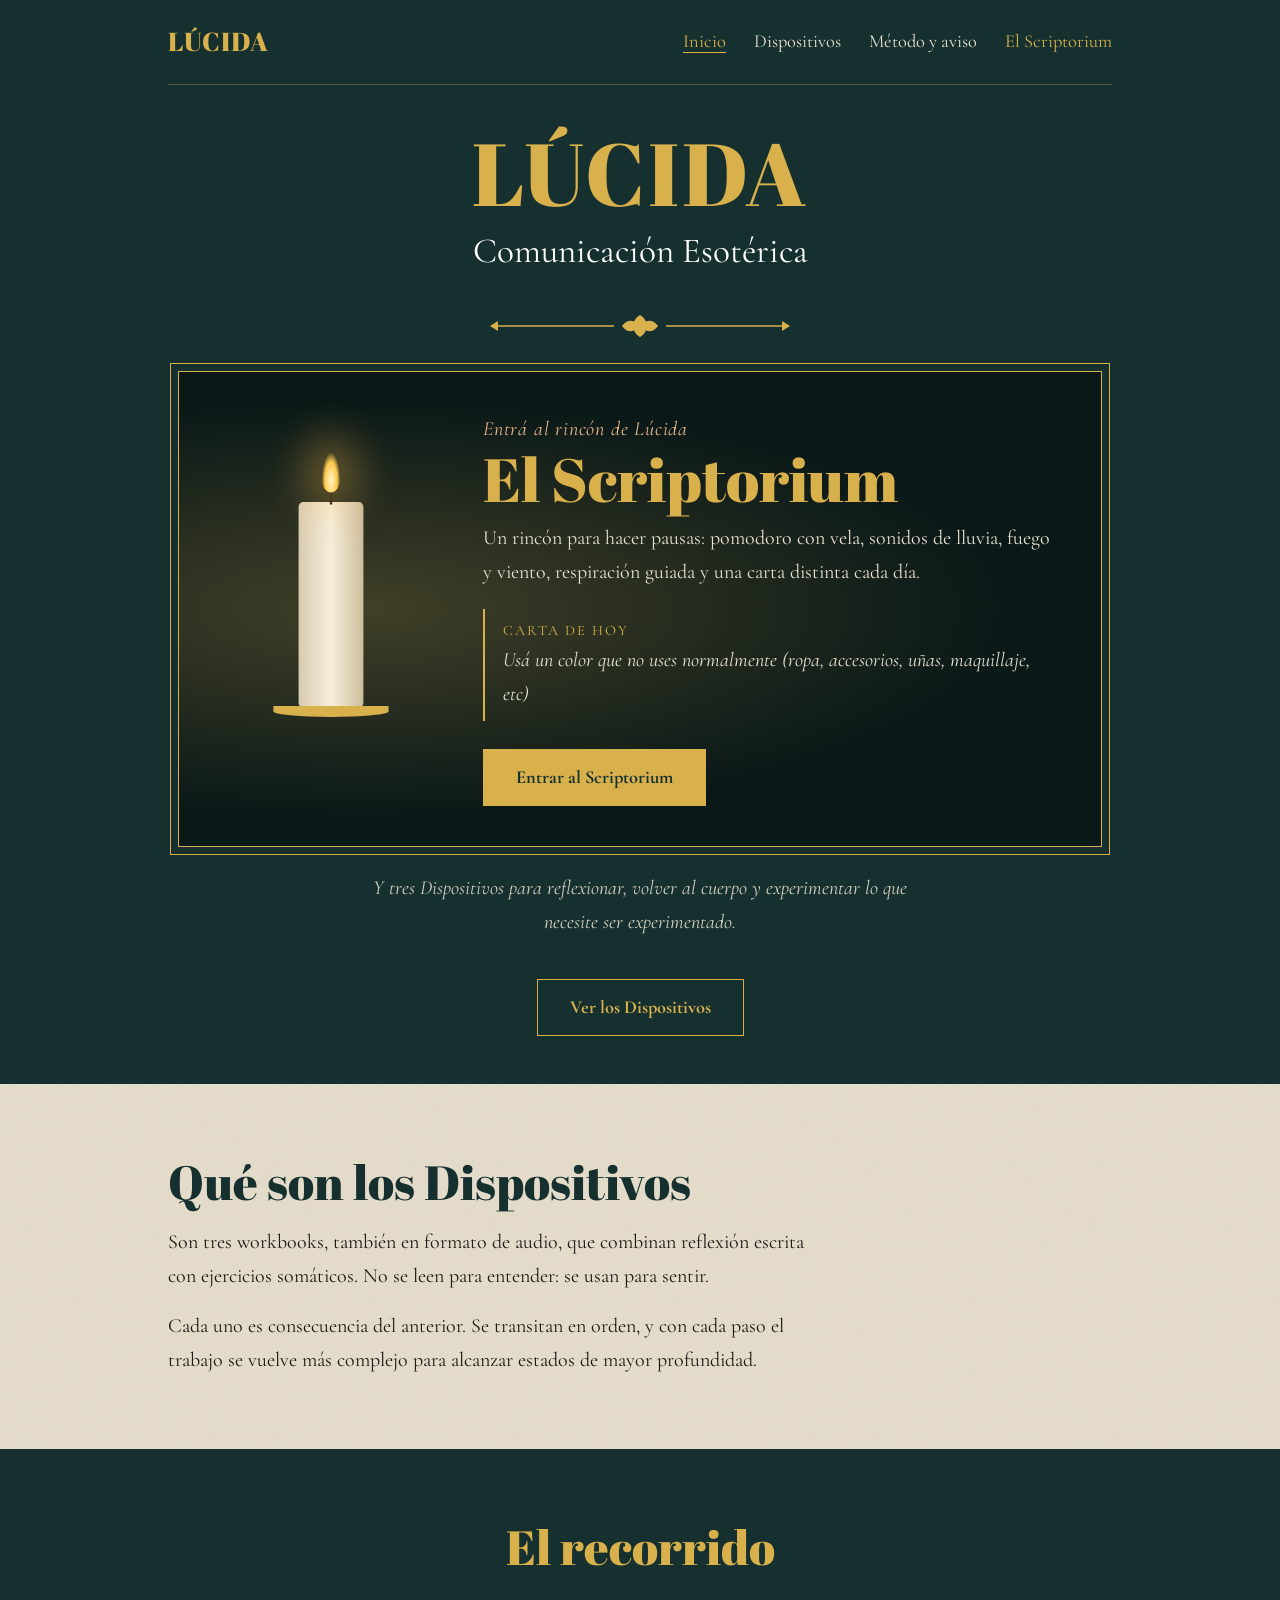
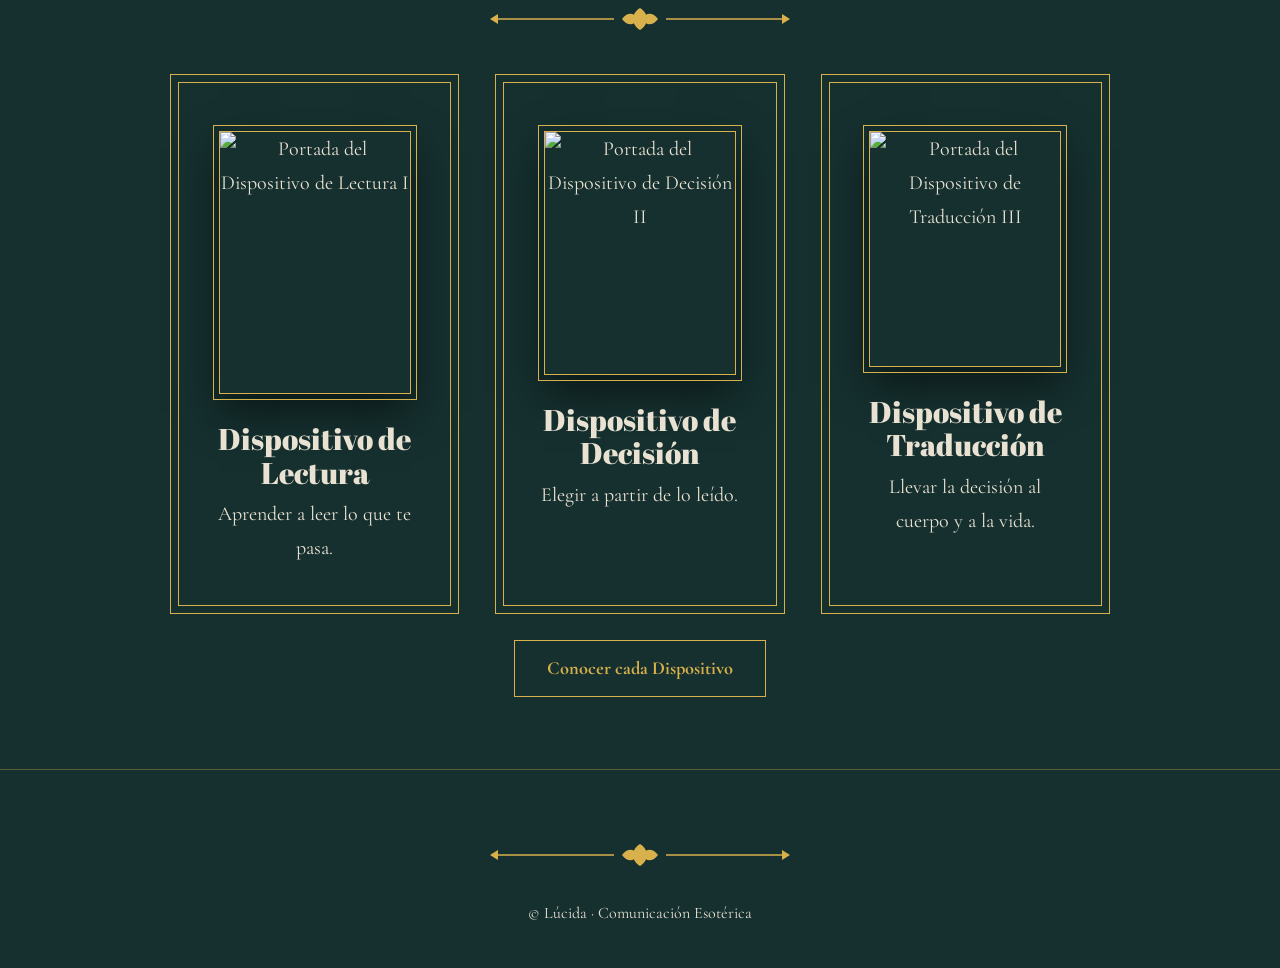
==== index.html @ 57c90175 "Add files via upload" ====
<!DOCTYPE html>
<html lang="es">
<head>
<meta charset="utf-8">
<meta name="viewport" content="width=device-width, initial-scale=1">
<title>Lúcida · Comunicación Esotérica | Workbooks somáticos</title>
<meta name="description" content="Tres workbooks con ejercicios somáticos para reflexionar y volver al cuerpo, también en audio. Visitá El Scriptorium, un rincón cozy para hacer pausas.">
<meta name="theme-color" content="#15302F">
<meta property="og:type" content="website">
<meta property="og:locale" content="es_AR">
<meta property="og:site_name" content="Lúcida · Comunicación Esotérica">
<meta property="og:title" content="Lúcida · Comunicación Esotérica | Workbooks somáticos">
<meta property="og:description" content="Tres workbooks con ejercicios somáticos para reflexionar y volver al cuerpo, también en audio. Visitá El Scriptorium, un rincón cozy para hacer pausas.">
<link rel="canonical" href="https://lucida.best/">
<meta property="og:url" content="https://lucida.best/">
<meta property="og:image" content="https://lucida.best/img/og.jpg">
<meta property="og:image:width" content="1200">
<meta property="og:image:height" content="630">
<meta property="og:image:alt" content="Lúcida · Comunicación Esotérica">
<meta name="twitter:card" content="summary_large_image">
<link rel="preconnect" href="https://fonts.googleapis.com">
<link rel="preconnect" href="https://fonts.gstatic.com" crossorigin>
<link href="https://fonts.googleapis.com/css2?family=Abril+Fatface&family=Cormorant+Garamond:ital,wght@0,400;0,700;1,400&display=swap" rel="stylesheet">
<link rel="stylesheet" href="styles.css">
<!-- Google Analytics: sacá los comentarios y reemplazá G-XXXXXXXXXX por tu ID de medición
<script async src="https://www.googletagmanager.com/gtag/js?id=G-XXXXXXXXXX"></script>
<script>window.dataLayer=window.dataLayer||[];function gtag(){dataLayer.push(arguments)}gtag('js',new Date());gtag('config','G-XXXXXXXXXX');</script>
-->
</head>
<body>

<header class="wrap">
  <nav class="nav" aria-label="Principal">
    <a class="logo" href="index.html">LÚCIDA</a>
    <ul>
      <li><a href="index.html" aria-current="page">Inicio</a></li>
      <li><a href="dispositivos.html">Dispositivos</a></li>
      <li><a href="metodo.html">Método y aviso</a></li>
      <li><a class="dest" href="scriptorium.html">El Scriptorium</a></li>
    </ul>
  </nav>
</header>

<main>
  <section class="hero">
    <div class="wrap">
      <h1>LÚCIDA</h1>
      <p class="sub">Comunicación Esotérica</p>
      <div class="orn" role="presentation"></div>

      <a class="portal marco" href="scriptorium.html">
        <div class="pv" aria-hidden="true">
          <div class="vela"><div class="cera"></div><div class="llama"></div></div>
          <div class="platillo"></div>
        </div>
        <div>
          <p class="eyebrow">Entrá al rincón de Lúcida</p>
          <h2>El Scriptorium</h2>
          <p>Un rincón para hacer pausas: pomodoro con vela, sonidos de lluvia, fuego y viento, respiración guiada y una carta distinta cada día.</p>
          <p class="ct"><small>Carta de hoy</small><span id="cartahoy">Una carta distinta cada día.</span></p>
          <span class="btn">Entrar al Scriptorium</span>
        </div>
      </a>

      <p class="lema">Y tres Dispositivos para reflexionar, volver al cuerpo y experimentar lo que necesite ser experimentado.</p>
      <p class="centro"><a class="btn sec" href="dispositivos.html">Ver los Dispositivos</a></p>
    </div>
  </section>

  <section class="papel">
    <div class="wrap">
      <h2>Qué son los Dispositivos</h2>
      <div class="prosa">
        <p>Son tres workbooks, también en formato de audio, que combinan reflexión escrita con ejercicios somáticos. No se leen para entender: se usan para sentir.</p>
        <p>Cada uno es consecuencia del anterior. Se transitan en orden, y con cada paso el trabajo se vuelve más complejo para alcanzar estados de mayor profundidad.</p>
      </div>
    </div>
  </section>

  <section>
    <div class="wrap">
      <h2 class="centro">El recorrido</h2>
      <div class="orn" role="presentation"></div>
      <div class="trio">
        <article class="disp-card marco">
          <img class="portada" src="img/lectura.jpg" alt="Portada del Dispositivo de Lectura I" width="586" height="806" loading="lazy">
          <h3>Dispositivo de Lectura</h3>
          <p>Aprender a leer lo que te pasa.</p>
        </article>
        <article class="disp-card marco">
          <img class="portada" src="img/decision.jpg" alt="Portada del Dispositivo de Decisión II" width="594" height="757" loading="lazy">
          <h3>Dispositivo de Decisión</h3>
          <p>Elegir a partir de lo leído.</p>
        </article>
        <article class="disp-card marco">
          <img class="portada" src="img/traduccion.jpg" alt="Portada del Dispositivo de Traducción III" width="598" height="736" loading="lazy">
          <h3>Dispositivo de Traducción</h3>
          <p>Llevar la decisión al cuerpo y a la vida.</p>
        </article>
      </div>
      <p class="centro"><a class="btn sec" href="dispositivos.html">Conocer cada Dispositivo</a></p>
    </div>
  </section>
</main>

<footer>
  <div class="orn" role="presentation"></div>
  <p>© Lúcida · Comunicación Esotérica</p>
</footer>

<script src="cartas.js"></script>
<script src="cartadia.js"></script>
<script>try{document.getElementById("cartahoy").textContent=cartaDeHoy()}catch(e){}</script>
</body>
</html>
---- styles.css ----
:root{
  --verde:#15302F;--verde2:#4A5340;--oro:#D8B04C;--cobre:#E8B58A;
  --pergamino:#E9E1D1;--tinta:#1d1a16;--cuero:#4A2E2A;--hielo:#BFE3EA;
  --disp:'Abril Fatface','Playfair Display',Georgia,serif;
  --txt:'Cormorant Garamond','EB Garamond',Georgia,serif;
}
*{box-sizing:border-box;margin:0;padding:0}
html{scroll-behavior:smooth}
body{font-family:var(--txt);font-size:1.25rem;line-height:1.7;background:var(--verde);color:var(--pergamino)}
a{color:inherit}
:focus-visible{outline:2px solid var(--oro);outline-offset:4px}
.wrap{max-width:62rem;margin:0 auto;padding:0 1.5rem}

/* navegación */
.nav{display:flex;justify-content:space-between;align-items:center;flex-wrap:wrap;gap:.75rem 2rem;padding:1.25rem 0;border-bottom:1px solid rgba(216,176,76,.35)}
.nav .logo{font-family:var(--disp);font-size:1.6rem;color:var(--oro);text-decoration:none;letter-spacing:.04em}
.nav ul{display:flex;gap:1.75rem;list-style:none;font-size:1.15rem}
.nav a{text-decoration:none}
.nav ul a:hover,.nav ul a[aria-current]{color:var(--oro);border-bottom:1px solid var(--oro)}

/* ornamentos (SVG en línea como fondo) */
.orn{height:26px;margin:2rem auto;max-width:320px;background:url("data:image/svg+xml,%3Csvg xmlns='http://www.w3.org/2000/svg' viewBox='0 0 300 26'%3E%3Cg stroke='%23D8B04C' stroke-width='1.5' fill='none'%3E%3Cpath d='M6 13h118M176 13h118'/%3E%3C/g%3E%3Cg fill='%23D8B04C'%3E%3Cpath d='M0 13l8-5v10zM300 13l-8-5v10zM150 2c9 5 9 17 0 22-9-5-9-17 0-22z'/%3E%3Cpath d='M132 13c5-7 12-7 16 0-4 7-11 7-16 0zM152 13c4-7 11-7 16 0-5 7-12 7-16 0z'/%3E%3C/g%3E%3C/svg%3E") center/contain no-repeat}
.marco{border:1px solid var(--oro);outline:1px solid var(--oro);outline-offset:7px;padding:2.5rem 2rem;margin:10px}

/* textura de papel */
.papel{background-color:var(--pergamino);color:var(--tinta);background-image:url("data:image/svg+xml,%3Csvg xmlns='http://www.w3.org/2000/svg' width='300' height='300'%3E%3Cfilter id='n'%3E%3CfeTurbulence type='fractalNoise' baseFrequency='.8' numOctaves='3'/%3E%3CfeColorMatrix values='0 0 0 0 .3 0 0 0 0 .22 0 0 0 0 .1 0 0 0 .13 0'/%3E%3C/filter%3E%3Crect width='300' height='300' filter='url(%23n)'/%3E%3C/svg%3E")}
.cuero{background:var(--cuero);color:var(--pergamino)}
.hondo{background:#0e2221;color:var(--pergamino)}
.musgo{background:var(--verde2);color:var(--pergamino)}

/* tipografía */
h1,h2,h3{font-family:var(--disp);font-weight:400;line-height:1.1}
h1{font-size:clamp(3.5rem,13vw,8rem);color:var(--oro);letter-spacing:.03em;text-align:center}
h2{font-size:clamp(2rem,5vw,3rem);color:var(--oro);margin-bottom:1rem}
.papel h2{color:var(--verde)}
h3{font-size:1.9rem;margin-bottom:.5rem}
.sub{text-align:center;font-size:clamp(1.5rem,4vw,2.2rem);color:#fff}
.lema{text-align:center;max-width:36rem;margin:1.5rem auto 0;font-style:italic;opacity:.9}
p+p{margin-top:1rem}
.prosa{max-width:40rem}

section{padding:4.5rem 0}
.hero{padding:2.5rem 0 3rem}
.hero h1{font-size:clamp(3rem,9vw,5.5rem)}
.centro{text-align:center}

/* botón Hotmart */
.btn{display:inline-block;margin-top:1.5rem;padding:.75rem 2rem;border:1px solid var(--oro);background:var(--oro);color:var(--verde);font-family:var(--txt);font-weight:700;font-size:1.15rem;text-decoration:none;transition:background .2s,color .2s}
.btn:hover{background:transparent;color:var(--oro)}
.botones{display:flex;flex-wrap:wrap;gap:0 .75rem}
.btn.sec{background:transparent;color:var(--oro)}
.btn.off{opacity:.55;pointer-events:none;border-style:dashed;cursor:default}
.btn.sec:hover{background:var(--oro);color:var(--verde)}

/* dispositivos */
.trio{display:grid;grid-template-columns:repeat(auto-fit,minmax(15rem,1fr));gap:2rem;margin-top:2.5rem}
.disp-card{text-align:center}
.num{font-family:var(--disp);font-size:4rem;color:var(--oro);line-height:1}
.disp{display:grid;grid-template-columns:minmax(10rem,16rem) 1fr;gap:3rem;align-items:center}
.disp.inv{grid-template-columns:1fr minmax(10rem,16rem)}
.disp.inv .portada{order:2}
.datos{list-style:none;margin-top:1rem;font-size:1.1rem}
.datos li{padding:.25rem 0;border-top:1px solid rgba(216,176,76,.35)}
.portada{width:100%;height:auto;display:block;border:1px solid var(--oro);outline:1px solid var(--oro);outline-offset:5px;box-shadow:0 18px 40px rgba(0,0,0,.5)}
.disp-card .portada{max-width:12rem;margin:.5rem auto 1.75rem}
.hotmart{margin-top:1rem;font-size:1rem;font-style:italic;opacity:.75}

/* aviso */
.aviso{background:rgba(0,0,0,.2)}
ul.sintomas{display:flex;flex-wrap:wrap;gap:.6rem;list-style:none;margin:1rem 0}
ul.sintomas li{border:1px solid var(--oro);padding:.2rem 1rem;font-style:italic}
.papel ul.sintomas li{border-color:var(--verde)}

footer{padding:2.5rem 0;text-align:center;font-size:1rem;border-top:1px solid rgba(216,176,76,.35)}

@media(max-width:640px){
  body{font-size:1.15rem}
  .disp,.disp.inv{grid-template-columns:1fr;gap:2.5rem}
  .disp .portada{max-width:15rem;margin:0 auto}
  .disp.inv .portada{order:0}
  .marco{padding:1.75rem 1.25rem}
  section{padding:3rem 0}
}
@media(prefers-reduced-motion:reduce){*{transition:none!important;scroll-behavior:auto!important}}

/* vela (Scriptorium e Inicio) */
.vela{--h:100%;position:relative;width:54px;height:170px;margin:0 auto}
.cera{position:absolute;left:0;right:0;bottom:0;height:var(--h);background:linear-gradient(90deg,#d9cbb0,#f6eedb 50%,#cdbd9c);border-radius:4px 4px 2px 2px;transition:height 1s linear}
.cera::before{content:"";position:absolute;left:50%;top:-8px;width:2px;height:10px;background:#2a1d14;transform:translateX(-50%)}
.llama{position:absolute;left:50%;bottom:calc(var(--h) + 8px);width:16px;height:34px;margin-left:-8px;background:radial-gradient(ellipse at 50% 70%,#fff6c8,#ffc94d 45%,rgba(255,140,30,0) 75%);border-radius:50% 50% 50% 50%/65% 65% 35% 35%;box-shadow:0 0 34px 14px rgba(255,190,80,.35);transform-origin:50% 100%;animation:fl .18s infinite alternate;transition:bottom 1s linear}
@keyframes fl{from{transform:scale(1,1) rotate(-2deg)}to{transform:scale(.9,1.1) rotate(2deg)}}
.platillo{width:96px;height:9px;margin:0 auto;background:var(--oro);border-radius:0 0 50% 50%}
/* portal al Scriptorium */
.nav a.dest{color:var(--oro)}
.portal{display:grid;grid-template-columns:minmax(8rem,14rem) 1fr;gap:2.5rem;align-items:center;text-decoration:none;color:var(--pergamino);padding:2.5rem;margin-top:1.5rem;background:radial-gradient(ellipse at 20% 50%,rgba(255,190,80,.22),rgba(10,24,23,.9) 62%),#0b1c1b;animation:glow 4s ease-in-out infinite alternate;transition:box-shadow .3s}
@keyframes glow{from{box-shadow:0 0 30px rgba(216,176,76,.12)}to{box-shadow:0 0 60px rgba(216,176,76,.3)}}
.portal:hover{animation:none;box-shadow:0 0 80px rgba(216,176,76,.42)}
.portal:hover .btn{background:transparent;color:var(--oro)}
.pv{transform:scale(1.2);padding:1.5rem 0}
.portal h2{font-size:clamp(2.4rem,6.5vw,3.8rem);margin-bottom:.5rem}
.eyebrow{font-style:italic;color:var(--cobre);letter-spacing:.04em}
.ct{margin:1.25rem 0 .25rem;padding:.6rem 1.1rem;border-left:2px solid var(--oro);font-style:italic}
.ct small{display:block;font-style:normal;font-size:.9rem;letter-spacing:.14em;text-transform:uppercase;color:var(--oro)}
@media(max-width:640px){.nav ul{gap:.4rem 1.1rem;font-size:1.05rem;flex-wrap:wrap}.pv{transform:scale(.75);padding:0;margin:-2.2rem 0}.portal{grid-template-columns:1fr;text-align:center;padding:2rem 1.25rem;gap:1rem}.portal ul.sintomas{justify-content:center}.ct{border-left:0;border-top:1px solid var(--oro);border-bottom:1px solid var(--oro)}}
@media(prefers-reduced-motion:reduce){.llama,.portal{animation:none}}
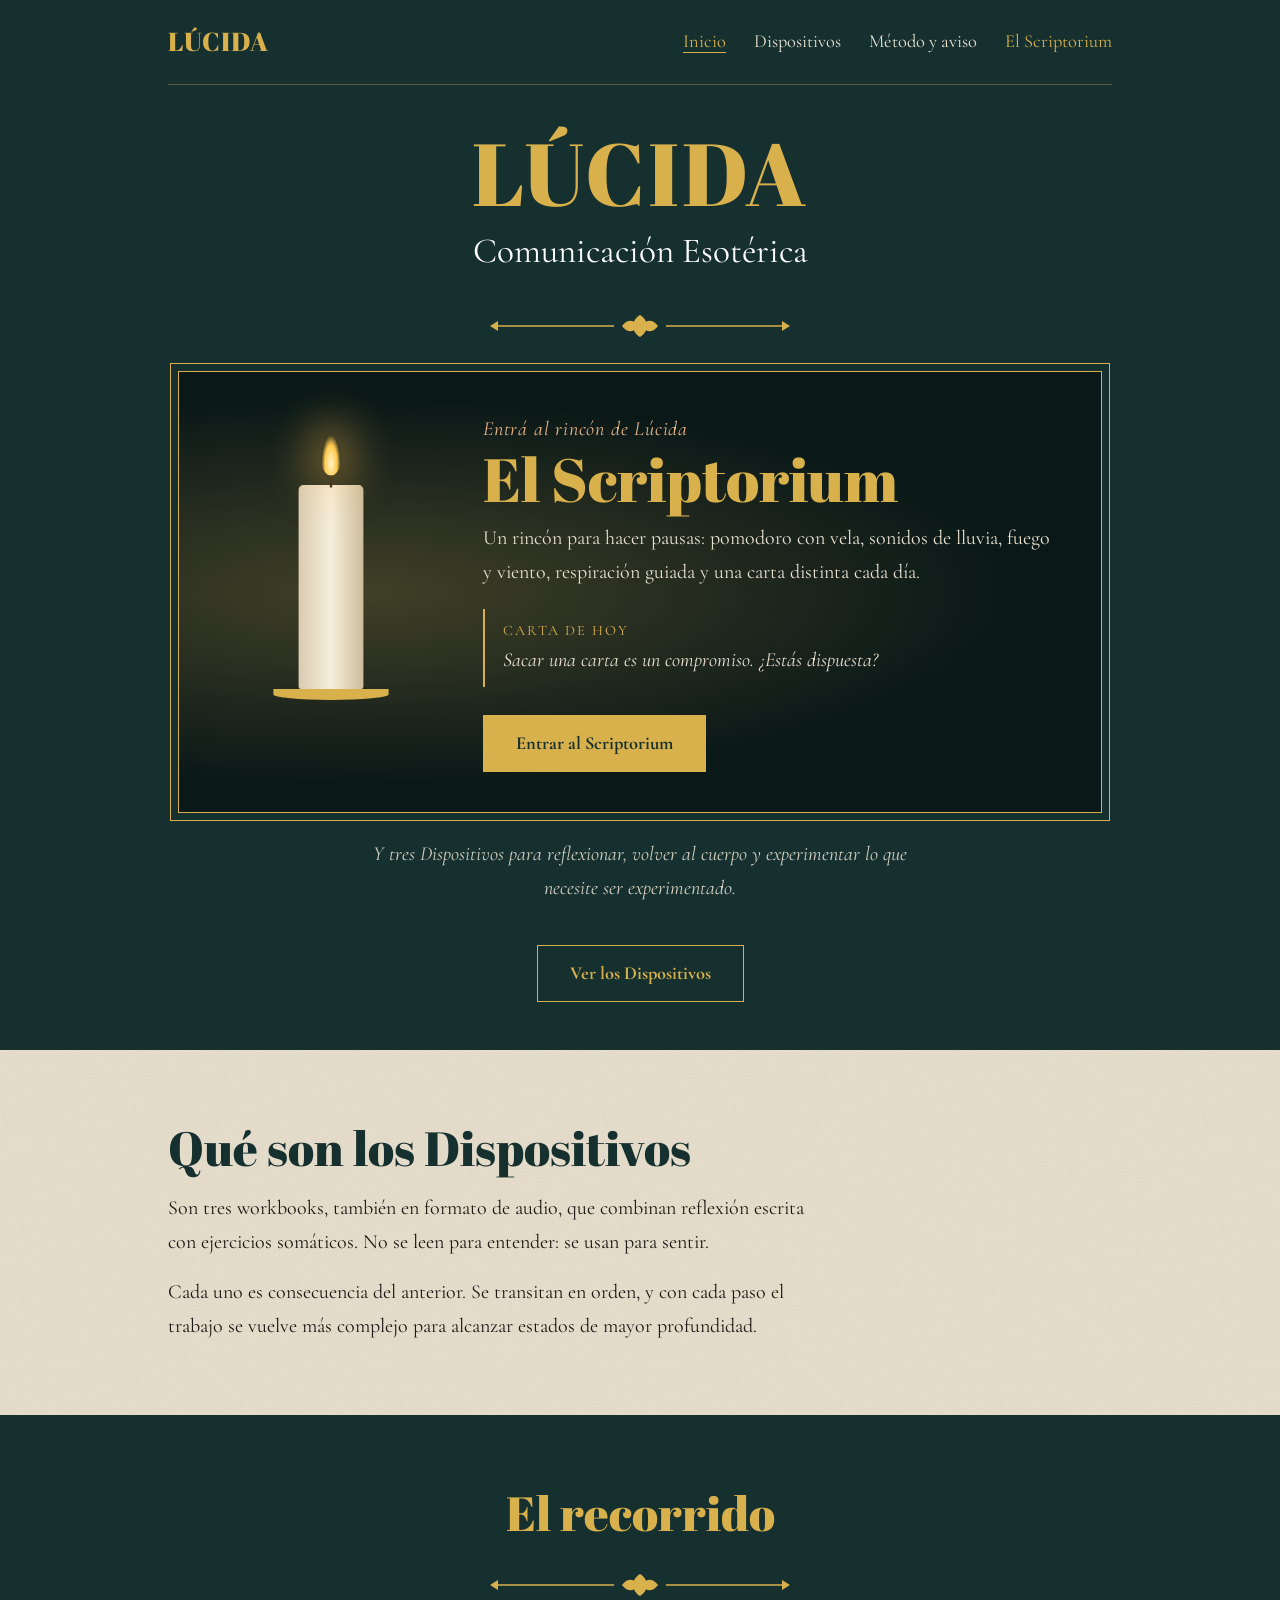
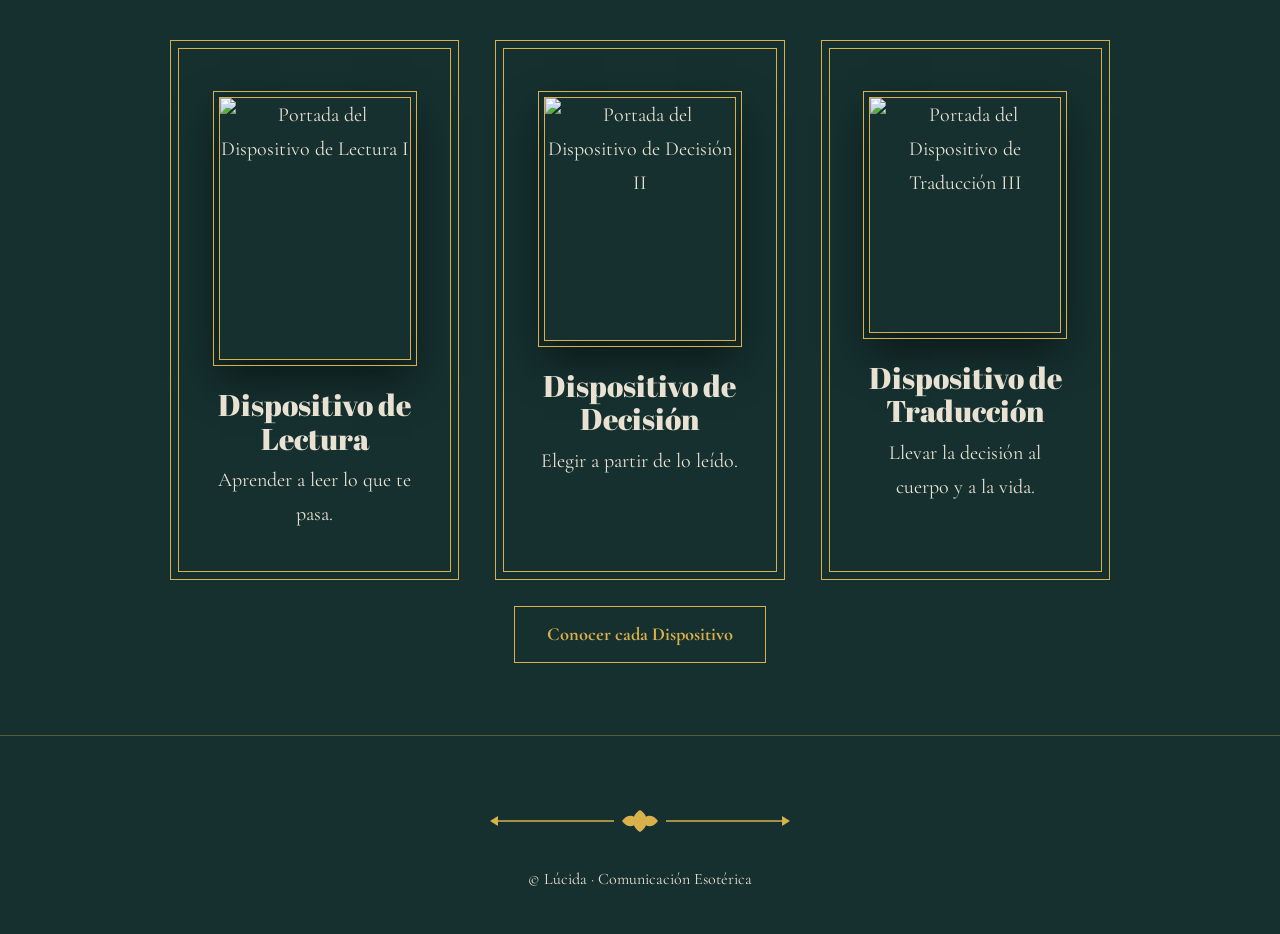
==== commit 76bbb4fd: "Modify 'Carta de hoy' text and clean up scripts Updated the content of the 'Carta de hoy' section an" ====
--- a/index.html
+++ b/index.html
@@ -57,7 +57,7 @@
           <p class="eyebrow">Entrá al rincón de Lúcida</p>
           <h2>El Scriptorium</h2>
           <p>Un rincón para hacer pausas: pomodoro con vela, sonidos de lluvia, fuego y viento, respiración guiada y una carta distinta cada día.</p>
-          <p class="ct"><small>Carta de hoy</small><span id="cartahoy">Una carta distinta cada día.</span></p>
+          <p class="ct"><small>Carta de hoy</small><span>Sacar una carta es un compromiso. ¿Estás dispuesta?</span></p>
           <span class="btn">Entrar al Scriptorium</span>
         </div>
       </a>
@@ -108,8 +108,5 @@
   <p>© Lúcida · Comunicación Esotérica</p>
 </footer>
 
-<script src="cartas.js"></script>
-<script src="cartadia.js"></script>
-<script>try{document.getElementById("cartahoy").textContent=cartaDeHoy()}catch(e){}</script>
 </body>
 </html>
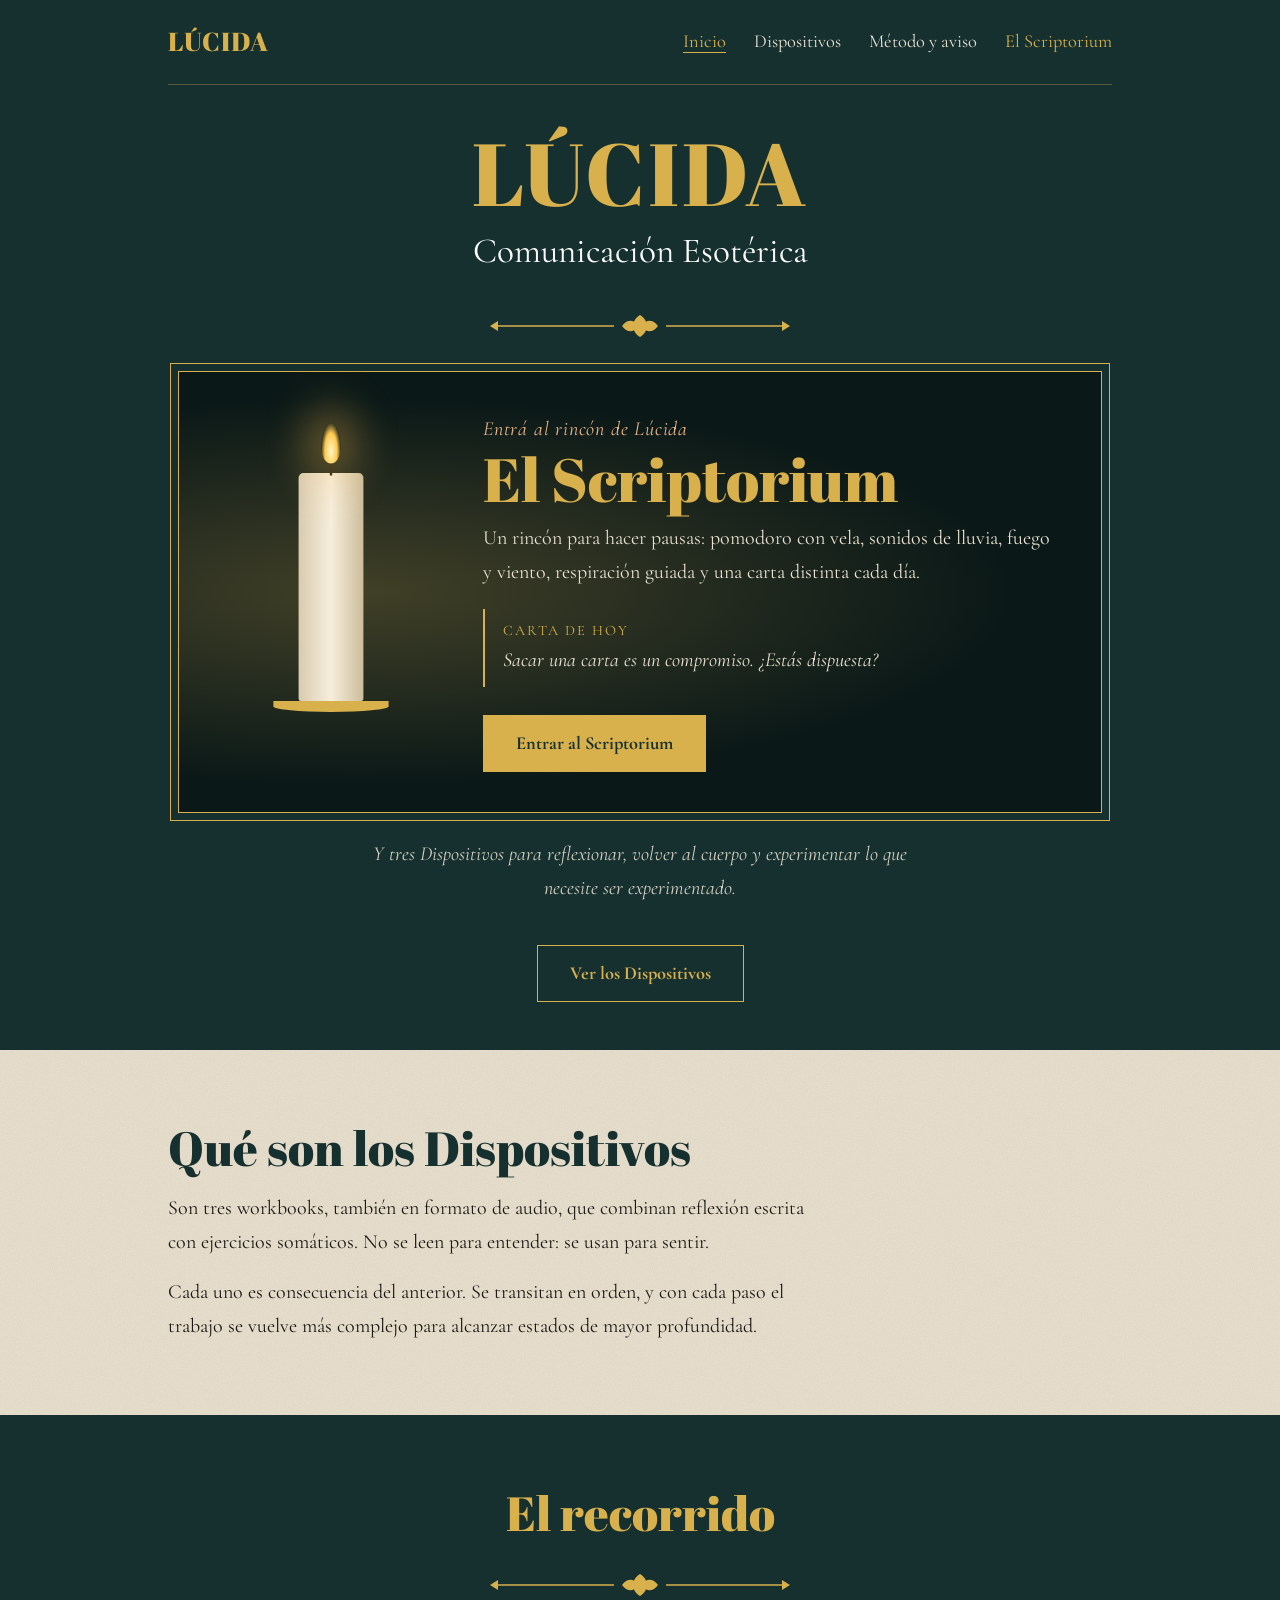
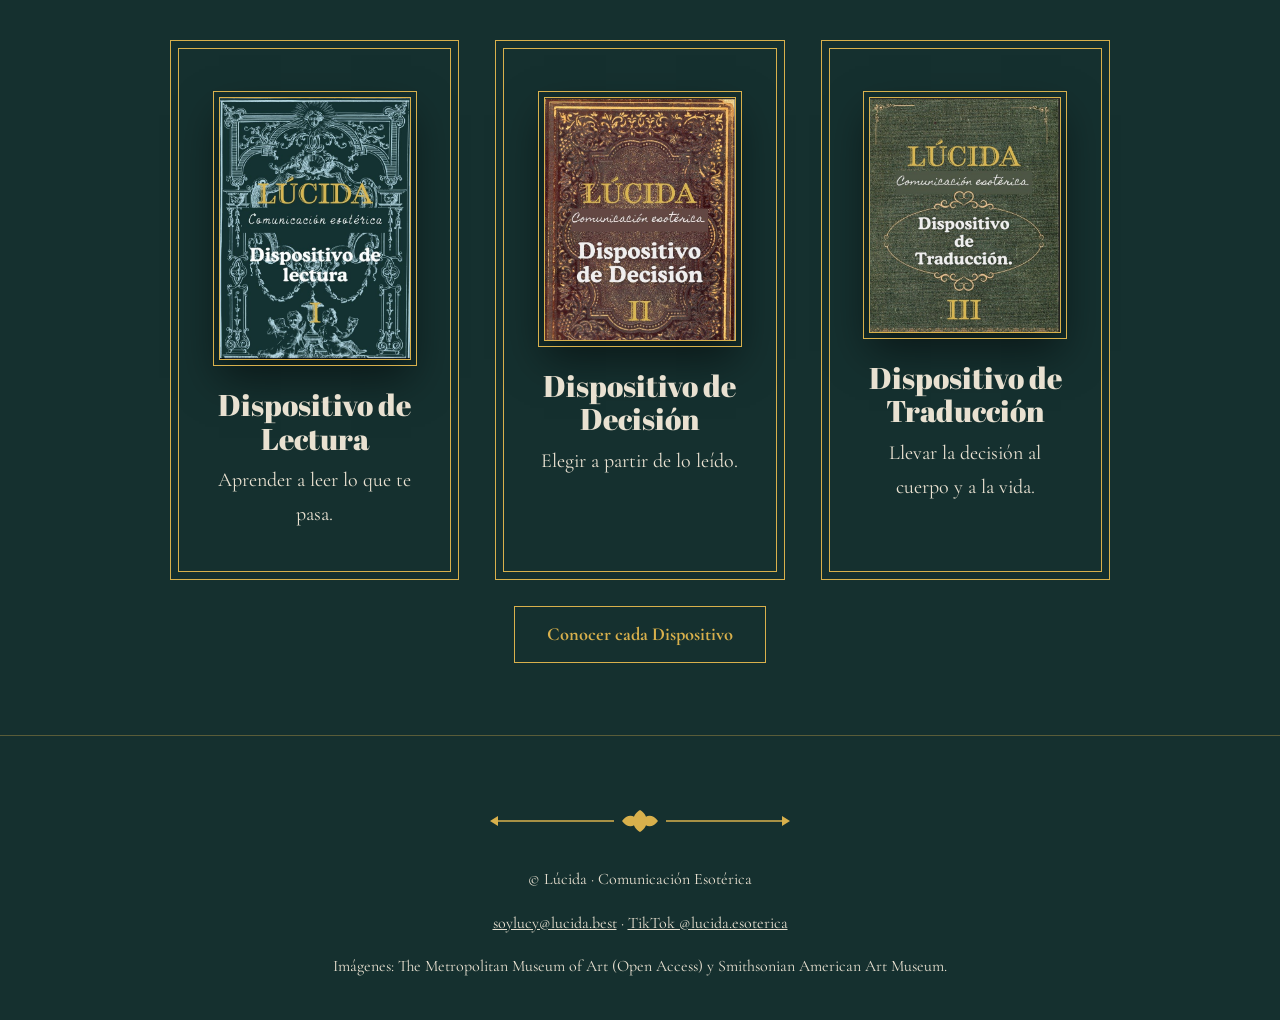
==== commit b2cd3a3c: "Add footer content with contact and credits" ====
--- a/index.html
+++ b/index.html
@@ -106,6 +106,8 @@
 <footer>
   <div class="orn" role="presentation"></div>
   <p>© Lúcida · Comunicación Esotérica</p>
+  <p class="pie"><a href="mailto:soylucy@lucida.best">soylucy@lucida.best</a> · <a href="https://www.tiktok.com/@lucida.esoterica" target="_blank" rel="noopener">TikTok @lucida.esoterica</a></p>
+  <p class="cred">Imágenes: The Metropolitan Museum of Art (Open Access) y Smithsonian American Art Museum.</p>
 </footer>
 
 </body>
--- a/styles.css
+++ b/styles.css
@@ -84,7 +84,7 @@
 @media(prefers-reduced-motion:reduce){*{transition:none!important;scroll-behavior:auto!important}}
 
 /* vela (Scriptorium e Inicio) */
-.vela{--h:100%;position:relative;width:54px;height:170px;margin:0 auto}
+.vela{--h:100%;position:relative;width:54px;height:190px;margin:0 auto}
 .cera{position:absolute;left:0;right:0;bottom:0;height:var(--h);background:linear-gradient(90deg,#d9cbb0,#f6eedb 50%,#cdbd9c);border-radius:4px 4px 2px 2px;transition:height 1s linear}
 .cera::before{content:"";position:absolute;left:50%;top:-8px;width:2px;height:10px;background:#2a1d14;transform:translateX(-50%)}
 .llama{position:absolute;left:50%;bottom:calc(var(--h) + 8px);width:16px;height:34px;margin-left:-8px;background:radial-gradient(ellipse at 50% 70%,#fff6c8,#ffc94d 45%,rgba(255,140,30,0) 75%);border-radius:50% 50% 50% 50%/65% 65% 35% 35%;box-shadow:0 0 34px 14px rgba(255,190,80,.35);transform-origin:50% 100%;animation:fl .18s infinite alternate;transition:bottom 1s linear}
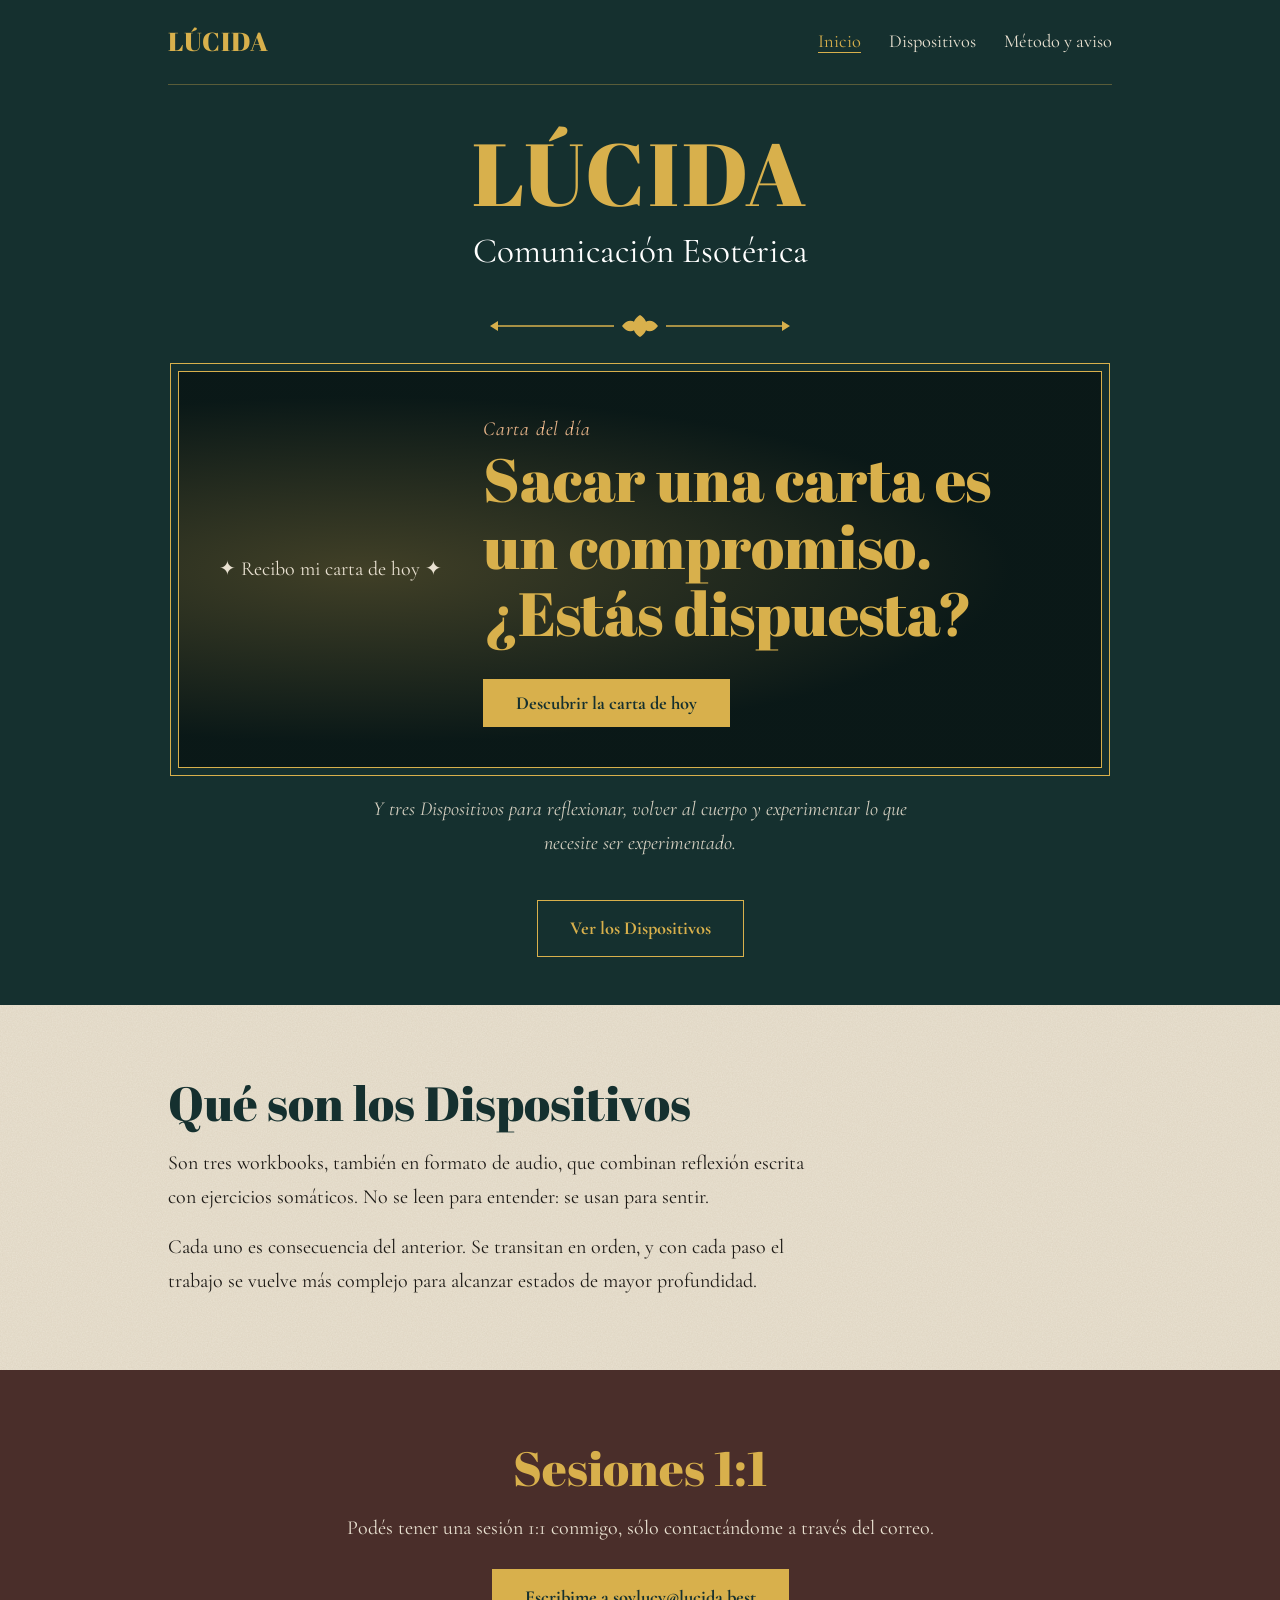
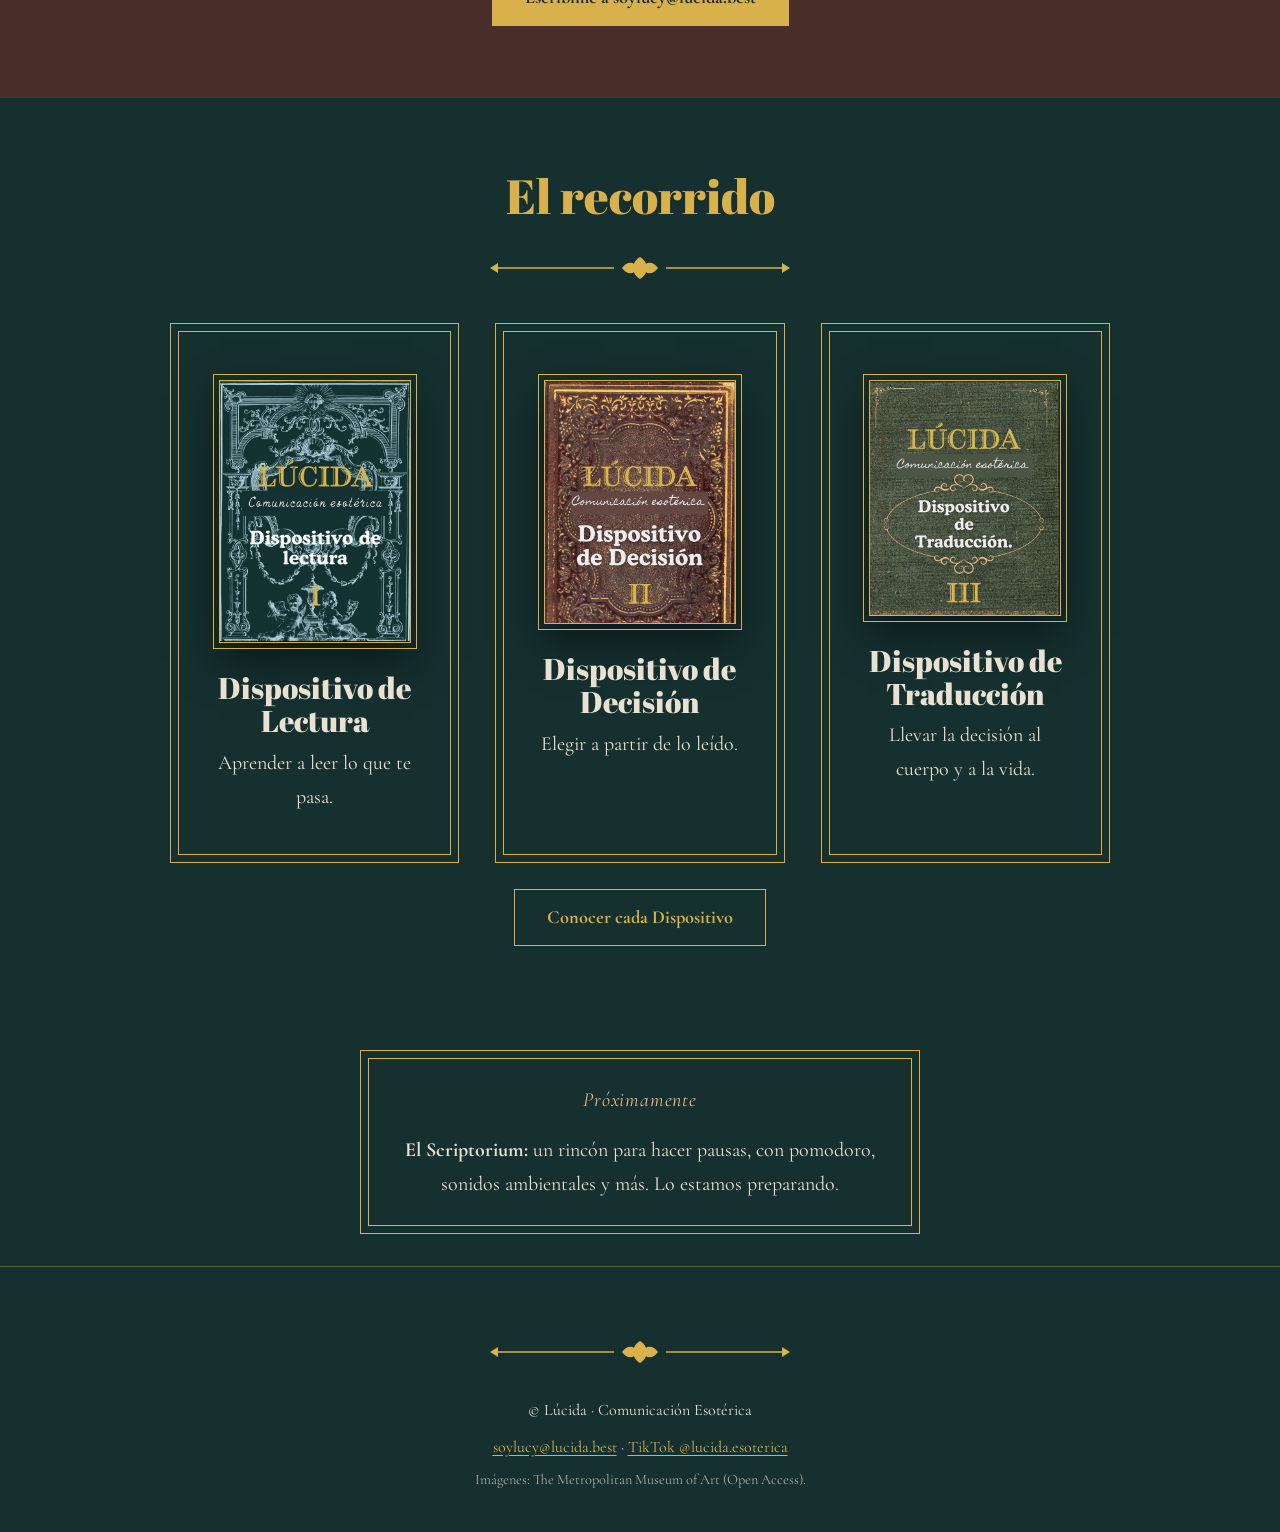
==== commit 00b11d61: "Update index.html" ====
--- a/index.html
+++ b/index.html
@@ -4,13 +4,13 @@
 <meta charset="utf-8">
 <meta name="viewport" content="width=device-width, initial-scale=1">
 <title>Lúcida · Comunicación Esotérica | Workbooks somáticos</title>
-<meta name="description" content="Tres workbooks con ejercicios somáticos para reflexionar y volver al cuerpo, también en audio. Visitá El Scriptorium, un rincón cozy para hacer pausas.">
+<meta name="description" content="Tres workbooks con ejercicios somáticos para reflexionar y volver al cuerpo, también en audio. Sacá tu carta del día.">
 <meta name="theme-color" content="#15302F">
 <meta property="og:type" content="website">
 <meta property="og:locale" content="es_AR">
 <meta property="og:site_name" content="Lúcida · Comunicación Esotérica">
 <meta property="og:title" content="Lúcida · Comunicación Esotérica | Workbooks somáticos">
-<meta property="og:description" content="Tres workbooks con ejercicios somáticos para reflexionar y volver al cuerpo, también en audio. Visitá El Scriptorium, un rincón cozy para hacer pausas.">
+<meta property="og:description" content="Tres workbooks con ejercicios somáticos para reflexionar y volver al cuerpo, también en audio. Sacá tu carta del día.">
 <link rel="canonical" href="https://lucida.best/">
 <meta property="og:url" content="https://lucida.best/">
 <meta property="og:image" content="https://lucida.best/img/og.jpg">
@@ -36,7 +36,6 @@
       <li><a href="index.html" aria-current="page">Inicio</a></li>
       <li><a href="dispositivos.html">Dispositivos</a></li>
       <li><a href="metodo.html">Método y aviso</a></li>
-      <li><a class="dest" href="scriptorium.html">El Scriptorium</a></li>
     </ul>
   </nav>
 </header>
@@ -48,19 +47,15 @@
       <p class="sub">Comunicación Esotérica</p>
       <div class="orn" role="presentation"></div>
 
-      <a class="portal marco" href="scriptorium.html">
-        <div class="pv" aria-hidden="true">
-          <div class="vela"><div class="cera"></div><div class="llama"></div></div>
-          <div class="platillo"></div>
+      <div class="portal marco">
+        <div class="pc"><div id="carta" class="tarot dorso" aria-live="polite">✦ Recibo mi carta de hoy ✦</div></div>
+        <div>
+          <p class="eyebrow">Carta del día</p>
+          <h2>Sacar una carta es un compromiso. ¿Estás dispuesta?</h2>
+          <button class="btn" id="sacar">Descubrir la carta de hoy</button>
+          <p class="ct" id="cnota" hidden>Volvé mañana por tu próxima carta.</p>
         </div>
-        <div>
-          <p class="eyebrow">Entrá al rincón de Lúcida</p>
-          <h2>El Scriptorium</h2>
-          <p>Un rincón para hacer pausas: pomodoro con vela, sonidos de lluvia, fuego y viento, respiración guiada y una carta distinta cada día.</p>
-          <p class="ct"><small>Carta de hoy</small><span>Sacar una carta es un compromiso. ¿Estás dispuesta?</span></p>
-          <span class="btn">Entrar al Scriptorium</span>
-        </div>
-      </a>
+      </div>
 
       <p class="lema">Y tres Dispositivos para reflexionar, volver al cuerpo y experimentar lo que necesite ser experimentado.</p>
       <p class="centro"><a class="btn sec" href="dispositivos.html">Ver los Dispositivos</a></p>
@@ -74,6 +69,14 @@
         <p>Son tres workbooks, también en formato de audio, que combinan reflexión escrita con ejercicios somáticos. No se leen para entender: se usan para sentir.</p>
         <p>Cada uno es consecuencia del anterior. Se transitan en orden, y con cada paso el trabajo se vuelve más complejo para alcanzar estados de mayor profundidad.</p>
       </div>
+    </div>
+  </section>
+
+  <section class="cuero">
+    <div class="wrap centro">
+      <h2>Sesiones 1:1</h2>
+      <p class="prosa" style="margin:0 auto">Podés tener una sesión 1:1 conmigo, sólo contactándome a través del correo.</p>
+      <a class="btn" href="mailto:soylucy@lucida.best">Escribime a soylucy@lucida.best</a>
     </div>
   </section>
 
@@ -101,14 +104,37 @@
       <p class="centro"><a class="btn sec" href="dispositivos.html">Conocer cada Dispositivo</a></p>
     </div>
   </section>
+  <section style="padding:2.5rem 0">
+    <div class="wrap centro">
+      <div class="marco" style="max-width:34rem;margin:0 auto;padding:1.5rem">
+        <p class="eyebrow">Próximamente</p>
+        <p><strong>El Scriptorium:</strong> un rincón para hacer pausas, con pomodoro, sonidos ambientales y más. Lo estamos preparando.</p>
+      </div>
+    </div>
+  </section>
 </main>
 
 <footer>
   <div class="orn" role="presentation"></div>
   <p>© Lúcida · Comunicación Esotérica</p>
   <p class="pie"><a href="mailto:soylucy@lucida.best">soylucy@lucida.best</a> · <a href="https://www.tiktok.com/@lucida.esoterica" target="_blank" rel="noopener">TikTok @lucida.esoterica</a></p>
-  <p class="cred">Imágenes: The Metropolitan Museum of Art (Open Access) y Smithsonian American Art Museum.</p>
+  <p class="cred">Imágenes: The Metropolitan Museum of Art (Open Access).</p>
 </footer>
 
+<script src="cartas.js"></script>
+<script src="cartadia.js"></script>
+<script>
+(function(){
+  if(typeof CARTAS==='undefined')return;
+  var b=document.getElementById('sacar'),c=document.getElementById('carta');
+  if(dias(INICIO,hoy())<0){
+    var p=INICIO.split('-').map(Number);
+    b.disabled=true;b.textContent='Las cartas comienzan el '+new Date(p[0],p[1]-1,p[2]).toLocaleDateString('es-AR',{day:'numeric',month:'long'});
+    return;
+  }
+  b.onclick=function(){c.classList.remove('dorso','rev');c.textContent=cartaDeHoy();void c.offsetWidth;c.classList.add('rev');b.hidden=true;document.getElementById('cnota').hidden=false};
+})();
+</script>
 </body>
 </html>
+
--- a/styles.css
+++ b/styles.css
@@ -103,3 +103,6 @@
 .ct small{display:block;font-style:normal;font-size:.9rem;letter-spacing:.14em;text-transform:uppercase;color:var(--oro)}
 @media(max-width:640px){.nav ul{gap:.4rem 1.1rem;font-size:1.05rem;flex-wrap:wrap}.pv{transform:scale(.75);padding:0;margin:-2.2rem 0}.portal{grid-template-columns:1fr;text-align:center;padding:2rem 1.25rem;gap:1rem}.portal ul.sintomas{justify-content:center}.ct{border-left:0;border-top:1px solid var(--oro);border-bottom:1px solid var(--oro)}}
 @media(prefers-reduced-motion:reduce){.llama,.portal{animation:none}}
+
+.cred{font-size:.9rem;opacity:.7;margin-top:.4rem}
+.pie{margin-top:.6rem}.pie a{color:var(--oro);text-decoration:underline;text-underline-offset:3px}
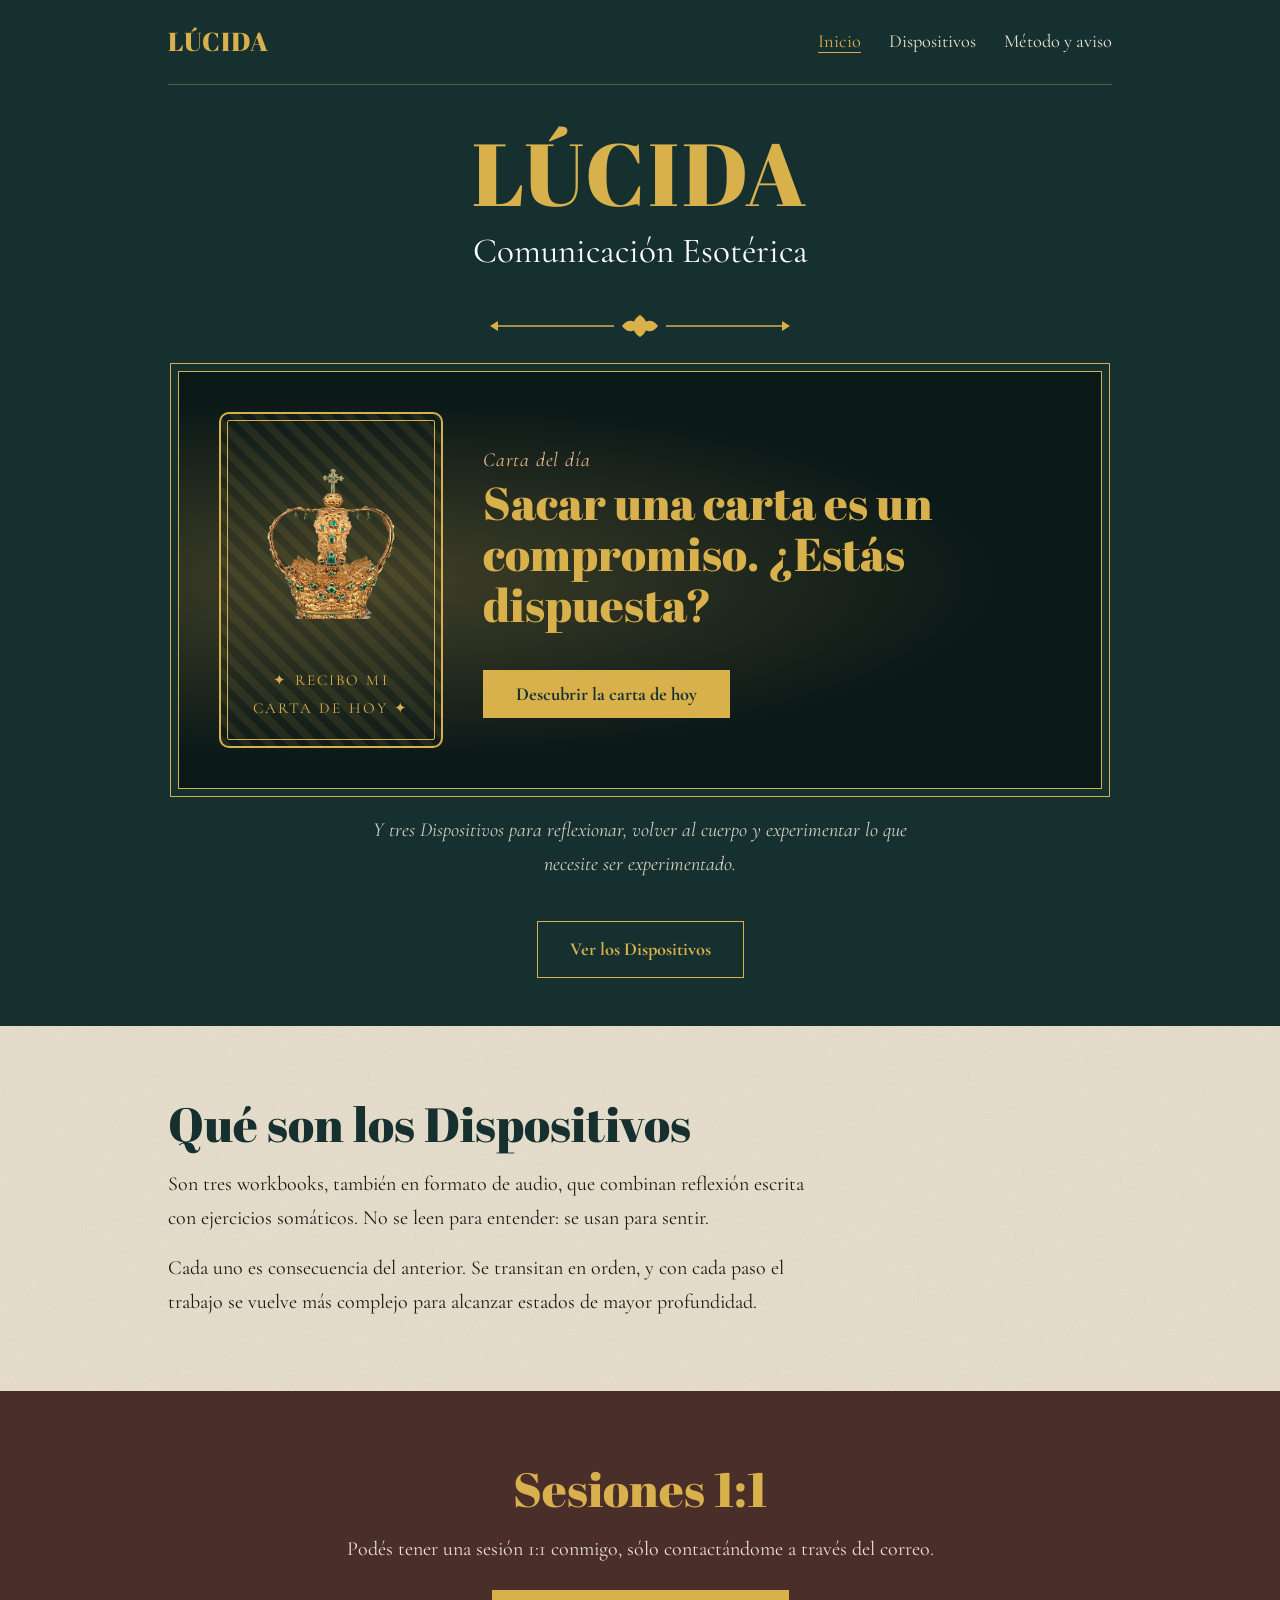
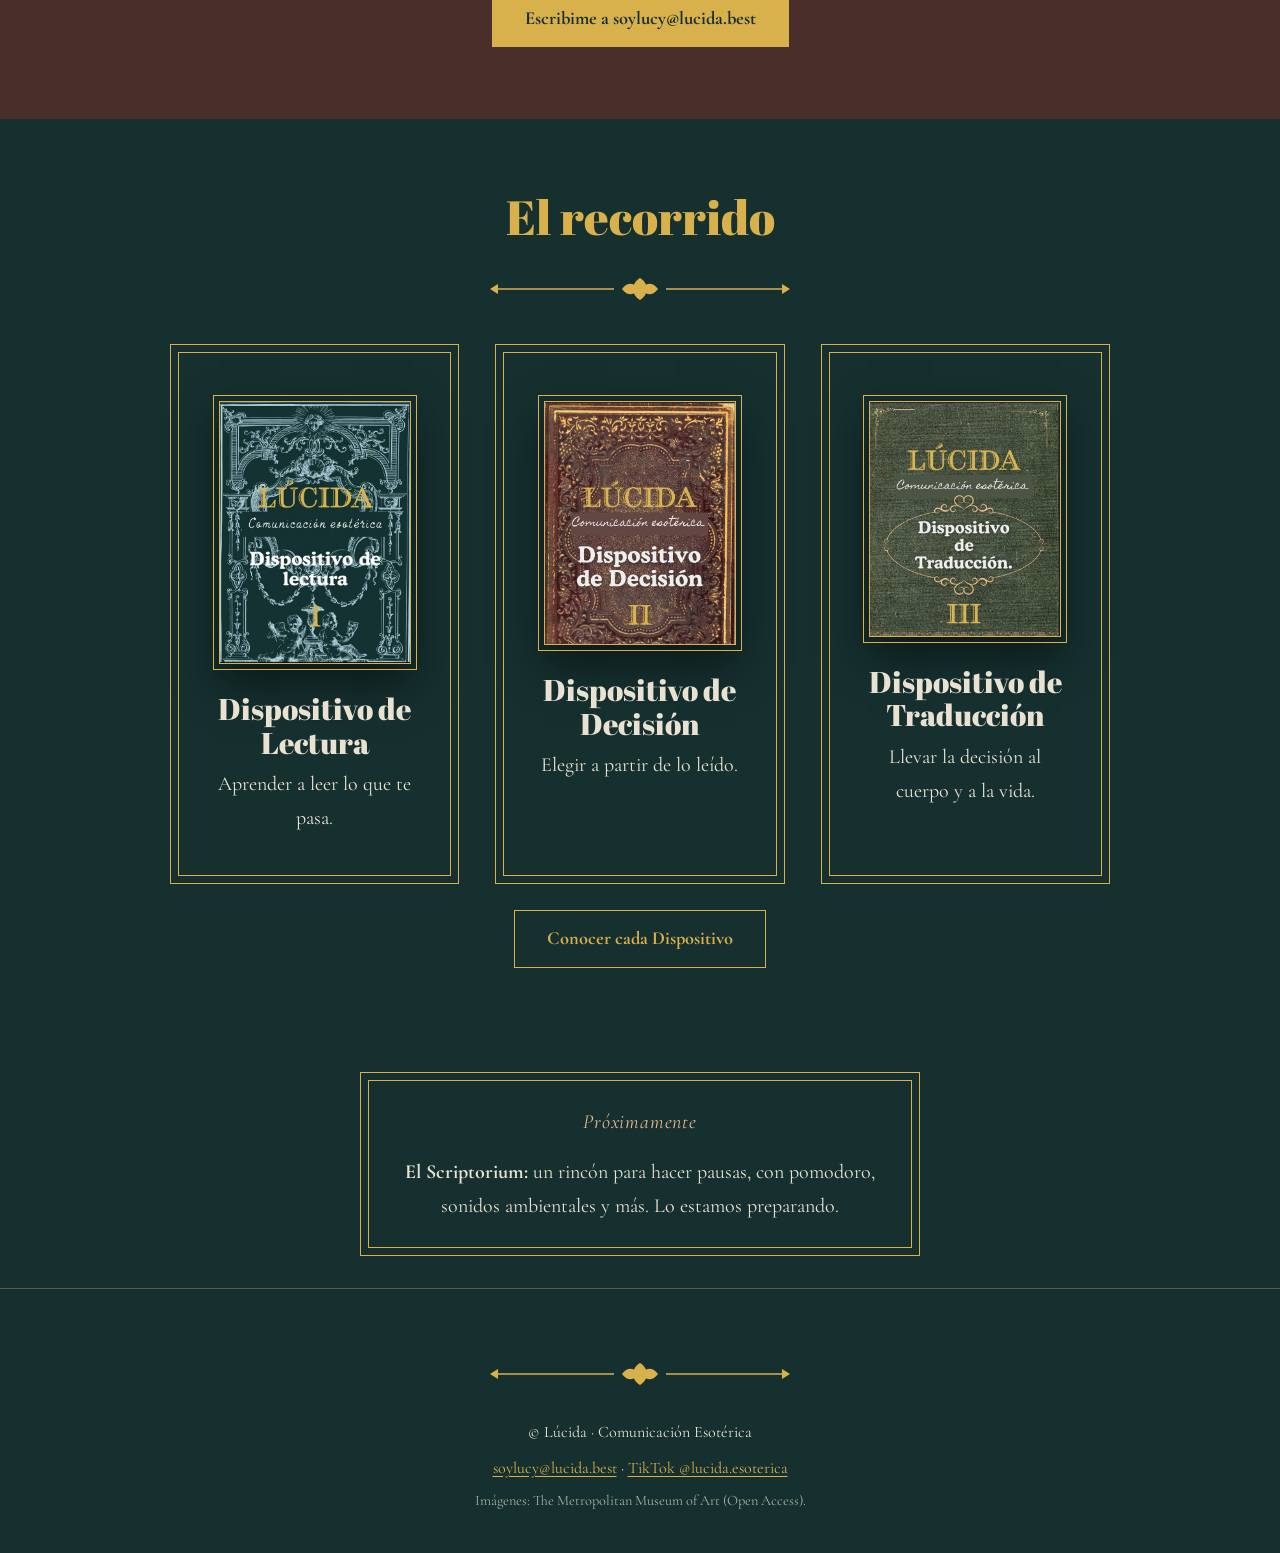
==== commit bebed1fb: "Update index.html" ====
--- a/index.html
+++ b/index.html
@@ -1,6 +1,12 @@
 <!DOCTYPE html>
 <html lang="es">
 <head>
+  <script async src="https://www.googletagmanager.com/gtm.js?id=GTM-5NTJ77NR"></script>
+<script>
+  window.dataLayer = window.dataLayer || [];
+  function gtag(){dataLayer.push(arguments);}
+  gtag('js', new Date());
+</script>
 <meta charset="utf-8">
 <meta name="viewport" content="width=device-width, initial-scale=1">
 <title>Lúcida · Comunicación Esotérica | Workbooks somáticos</title>
--- a/styles.css
+++ b/styles.css
@@ -97,7 +97,7 @@
 .portal:hover{animation:none;box-shadow:0 0 80px rgba(216,176,76,.42)}
 .portal:hover .btn{background:transparent;color:var(--oro)}
 .pv{transform:scale(1.2);padding:1.5rem 0}
-.portal h2{font-size:clamp(2.4rem,6.5vw,3.8rem);margin-bottom:.5rem}
+.portal h2{font-size:clamp(1.9rem,4.6vw,2.9rem);margin-bottom:1rem}
 .eyebrow{font-style:italic;color:var(--cobre);letter-spacing:.04em}
 .ct{margin:1.25rem 0 .25rem;padding:.6rem 1.1rem;border-left:2px solid var(--oro);font-style:italic}
 .ct small{display:block;font-style:normal;font-size:.9rem;letter-spacing:.14em;text-transform:uppercase;color:var(--oro)}
@@ -106,3 +106,13 @@
 
 .cred{font-size:.9rem;opacity:.7;margin-top:.4rem}
 .pie{margin-top:.6rem}.pie a{color:var(--oro);text-decoration:underline;text-underline-offset:3px}
+
+/* carta del día en el Inicio */
+.tarot{aspect-ratio:2/3;width:100%;max-width:230px;margin:0 auto;padding:1.4rem;border:2px solid var(--oro);outline:1px solid var(--oro);outline-offset:-9px;border-radius:10px;display:flex;align-items:center;justify-content:center;text-align:center;font-style:italic;font-size:1.15rem;line-height:1.4}
+.dorso{background:url(img/corona.webp) center 30%/58% no-repeat,repeating-linear-gradient(45deg,rgba(216,176,76,.09) 0 8px,transparent 8px 16px);align-items:flex-end;padding-bottom:1.5rem;font-style:normal;font-size:.95rem;line-height:1.8;letter-spacing:.14em;text-transform:uppercase;color:var(--oro)}
+.rev{background:radial-gradient(ellipse at 50% 0,#f4ecda,#d8ccb2);color:var(--tinta);animation:rev .7s ease both}
+@keyframes rev{from{opacity:0;transform:rotateY(80deg) scale(.96)}to{opacity:1;transform:none}}
+button.btn{cursor:pointer}
+.btn:disabled{opacity:.55;cursor:default}.btn:disabled:hover{background:var(--oro);color:var(--verde)}
+@media(prefers-reduced-motion:reduce){.rev{animation:none}}
+[hidden]{display:none!important}
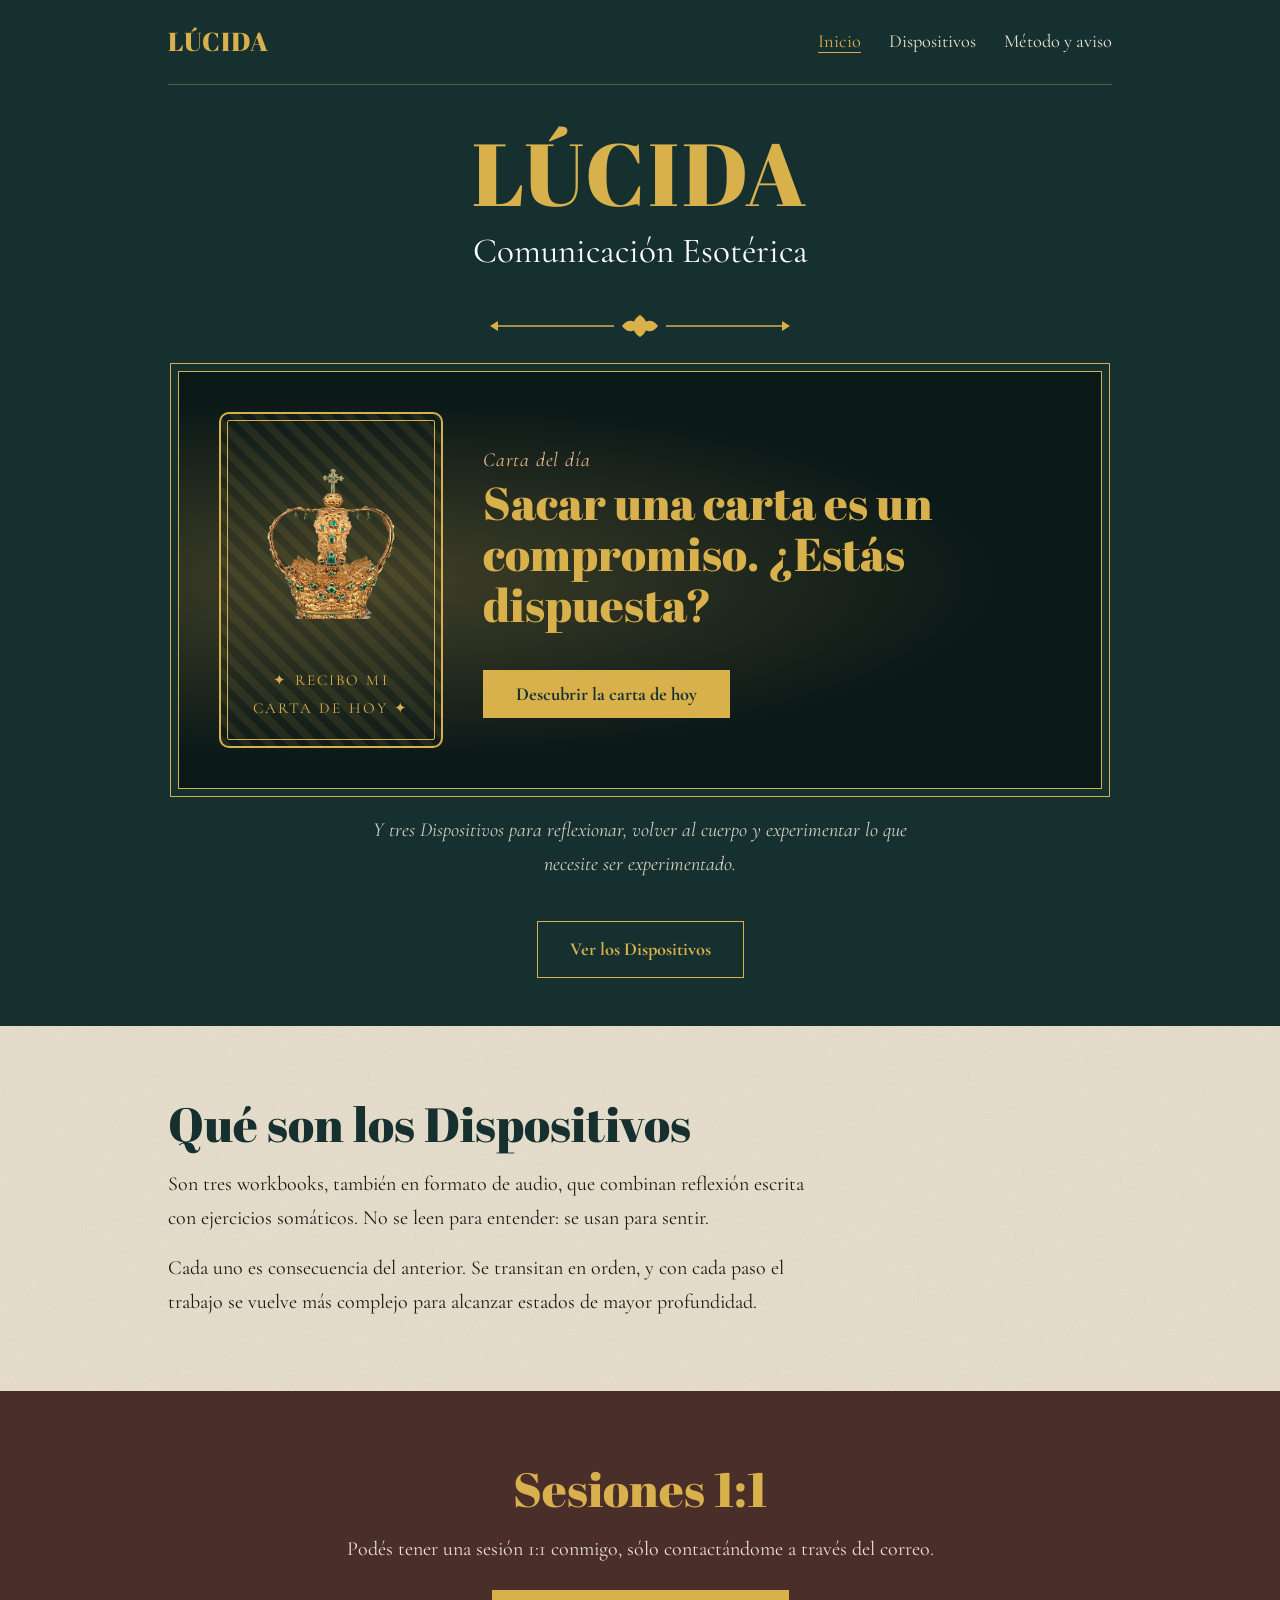
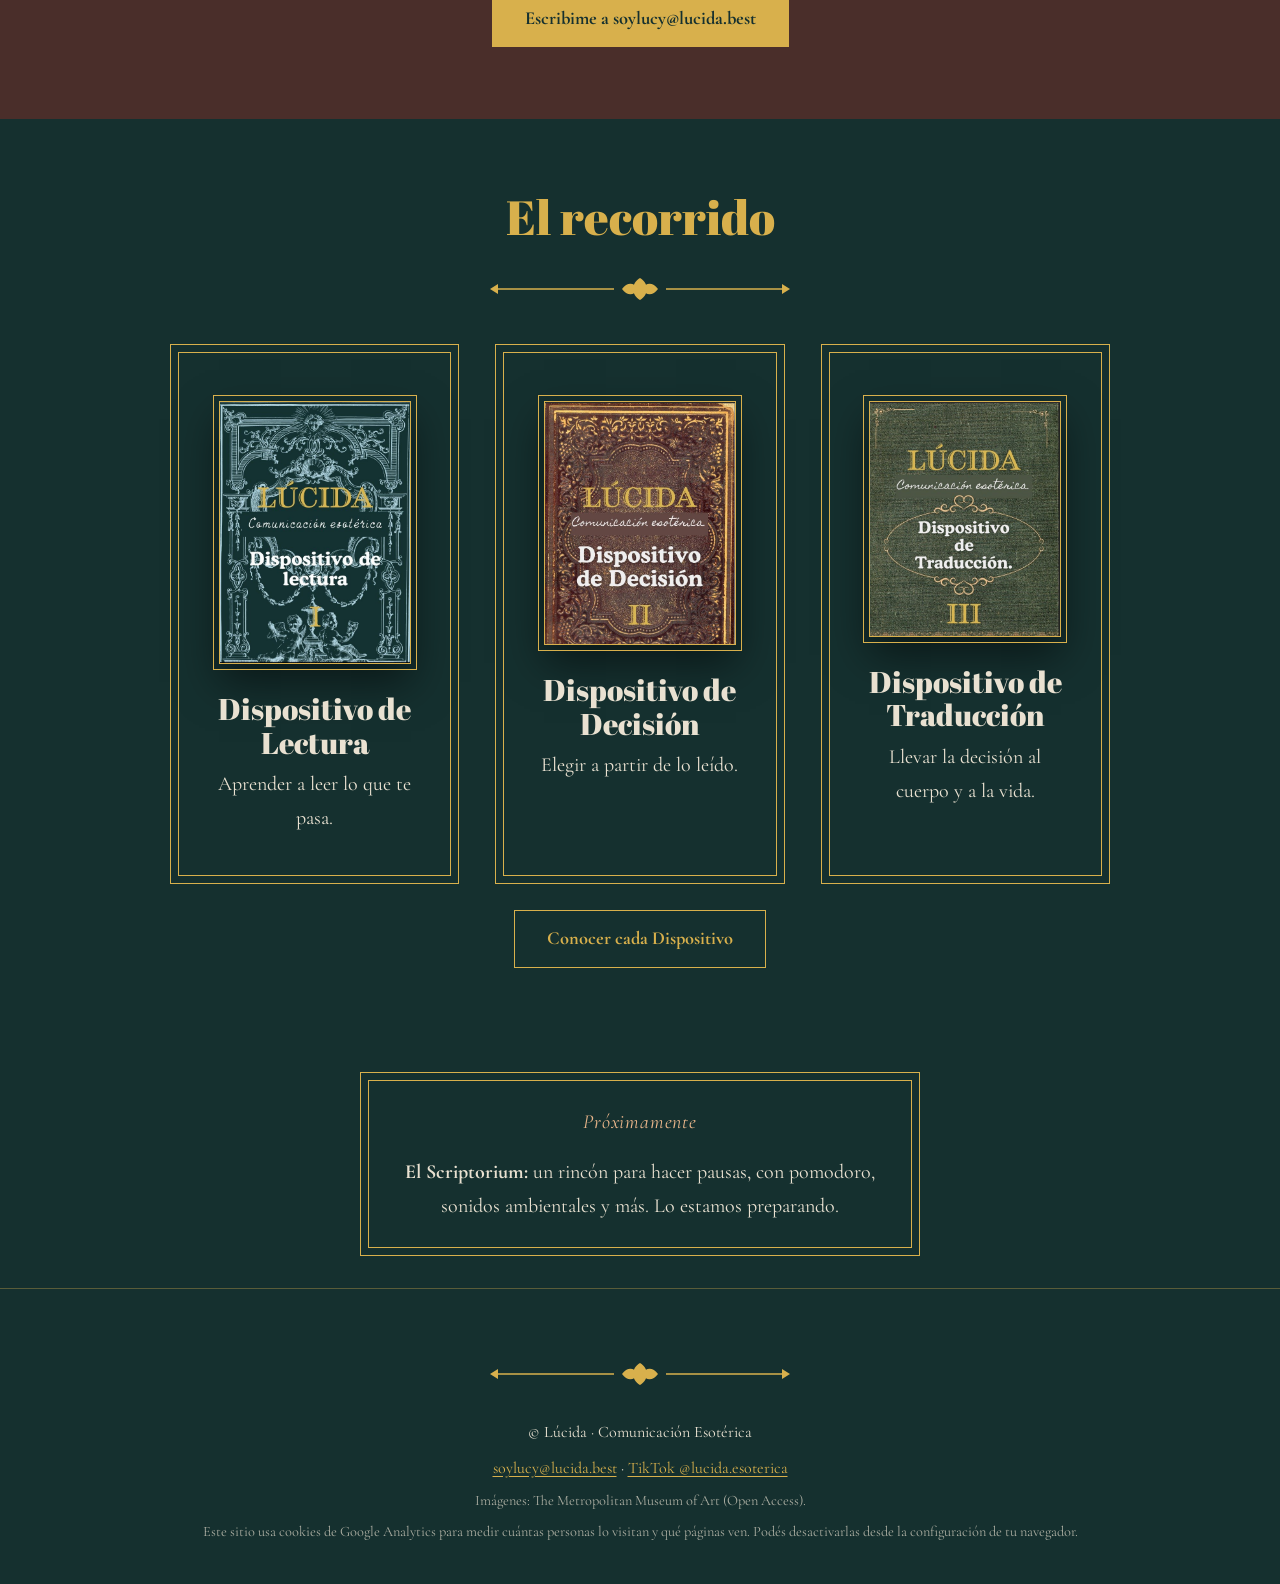
==== commit 599c250a: "Update index.html" ====
--- a/index.html
+++ b/index.html
@@ -125,6 +125,7 @@
   <p>© Lúcida · Comunicación Esotérica</p>
   <p class="pie"><a href="mailto:soylucy@lucida.best">soylucy@lucida.best</a> · <a href="https://www.tiktok.com/@lucida.esoterica" target="_blank" rel="noopener">TikTok @lucida.esoterica</a></p>
   <p class="cred">Imágenes: The Metropolitan Museum of Art (Open Access).</p>
+    <p class="cred">Este sitio usa cookies de Google Analytics para medir cuántas personas lo visitan y qué páginas ven. Podés desactivarlas desde la configuración de tu navegador.</p>
 </footer>
 
 <script src="cartas.js"></script>
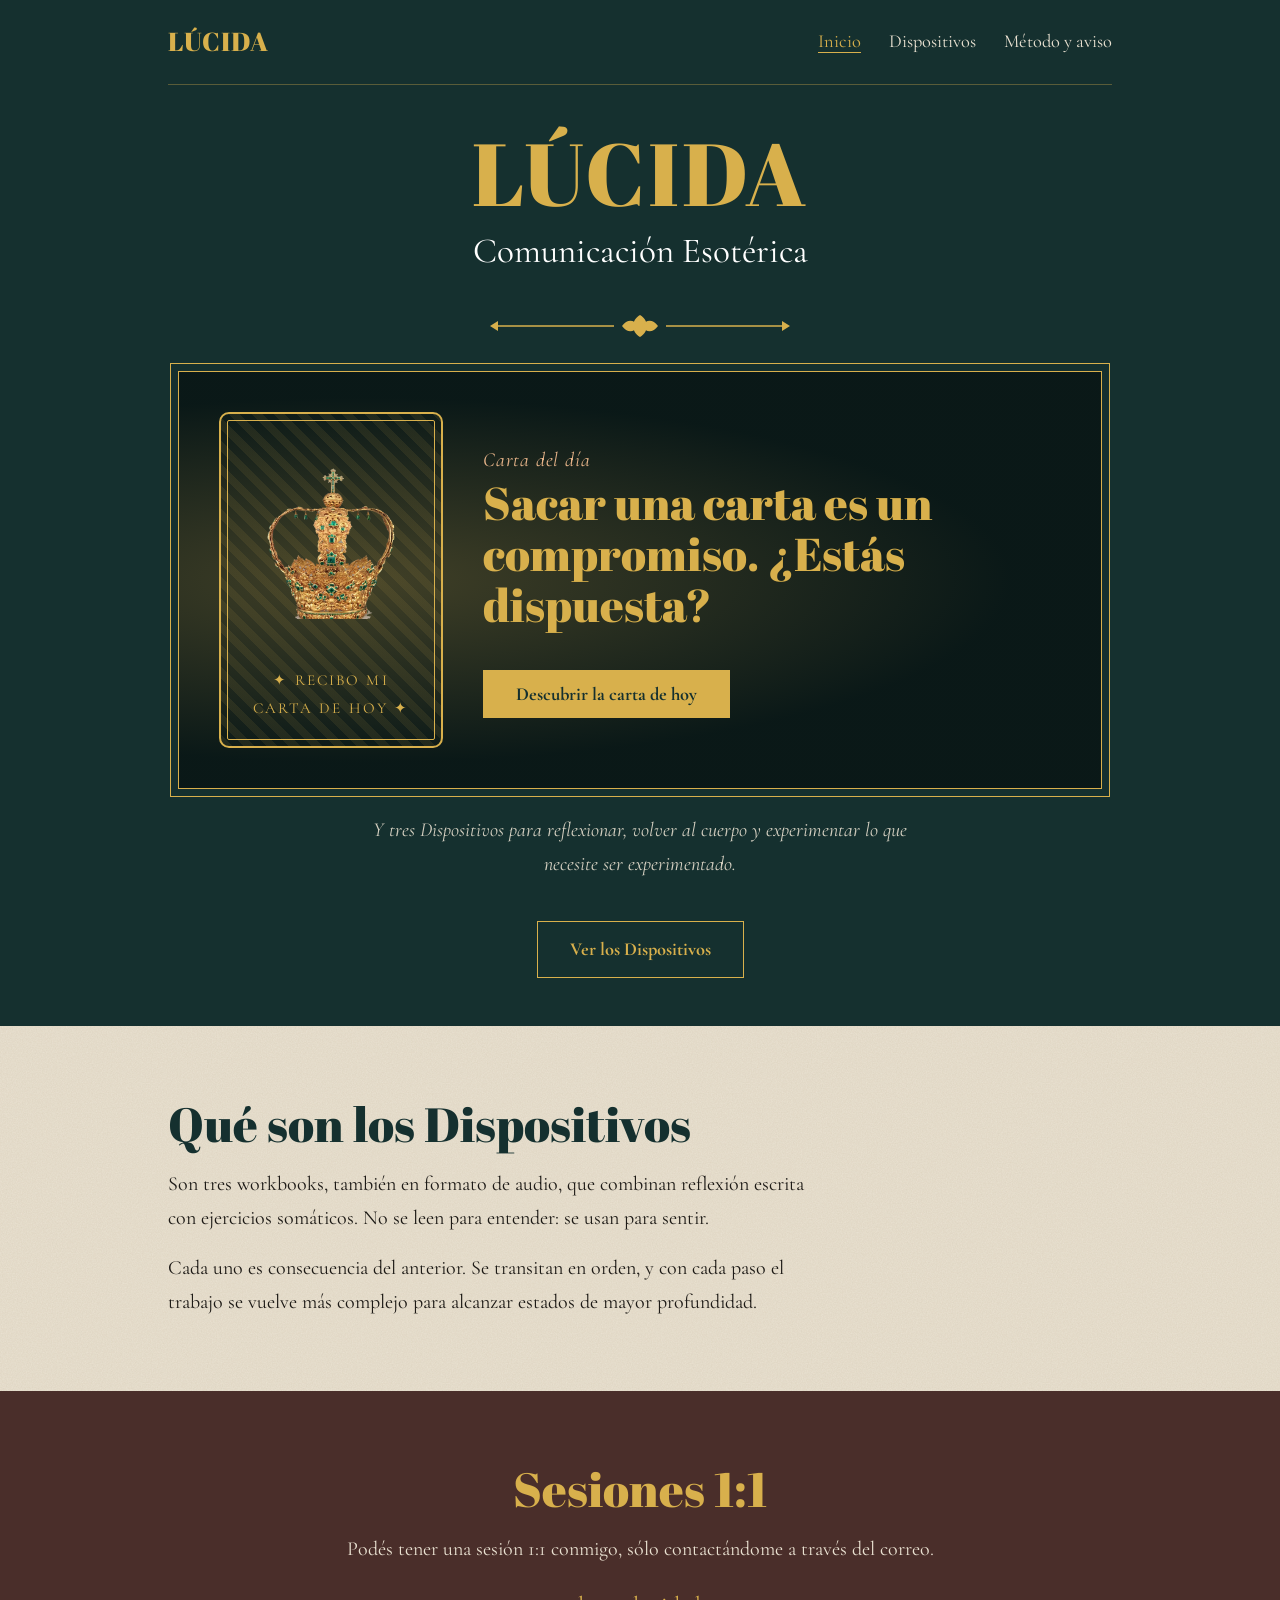
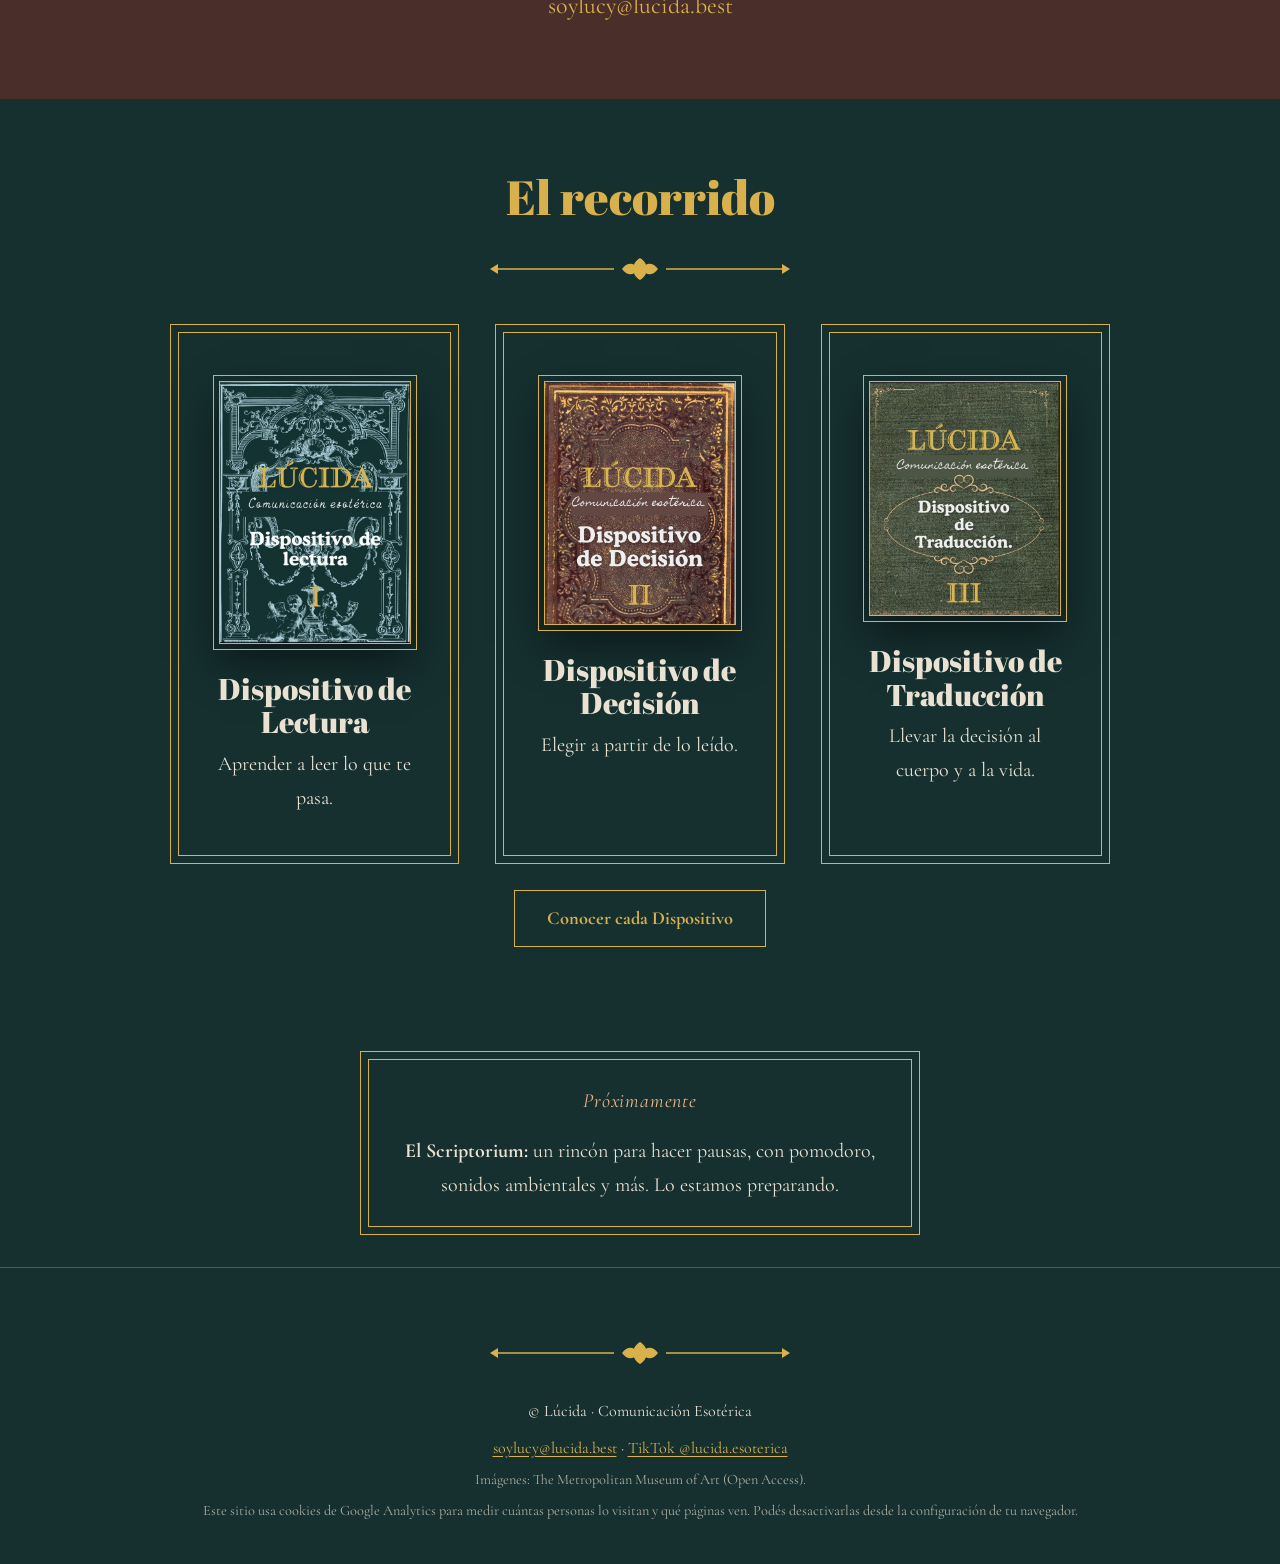
==== commit a26cb6b8: "Update index.html" ====
--- a/index.html
+++ b/index.html
@@ -82,7 +82,7 @@
     <div class="wrap centro">
       <h2>Sesiones 1:1</h2>
       <p class="prosa" style="margin:0 auto">Podés tener una sesión 1:1 conmigo, sólo contactándome a través del correo.</p>
-      <a class="btn" href="mailto:soylucy@lucida.best">Escribime a soylucy@lucida.best</a>
+            <p style="margin-top:1.25rem;font-size:1.5rem;color:var(--oro);user-select:all;-webkit-user-select:all">soylucy@lucida.best</p>
     </div>
   </section>
 
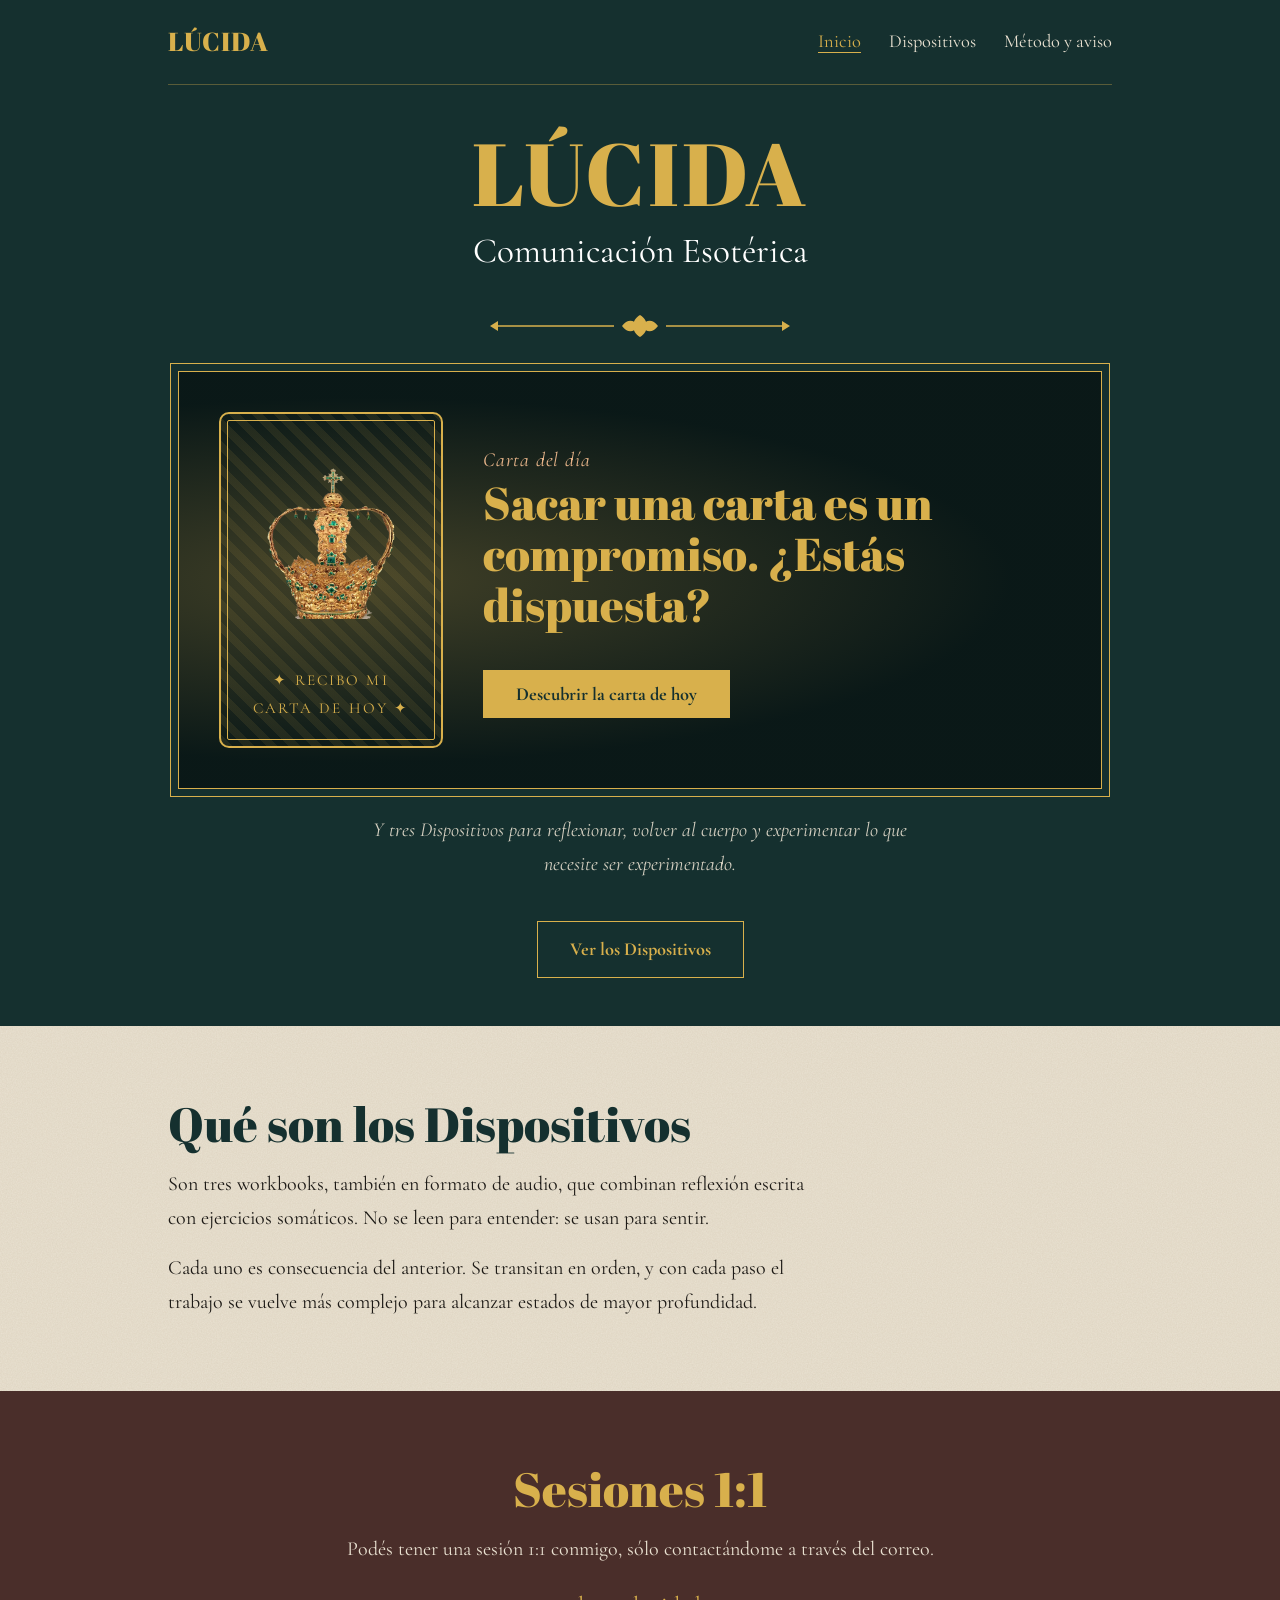
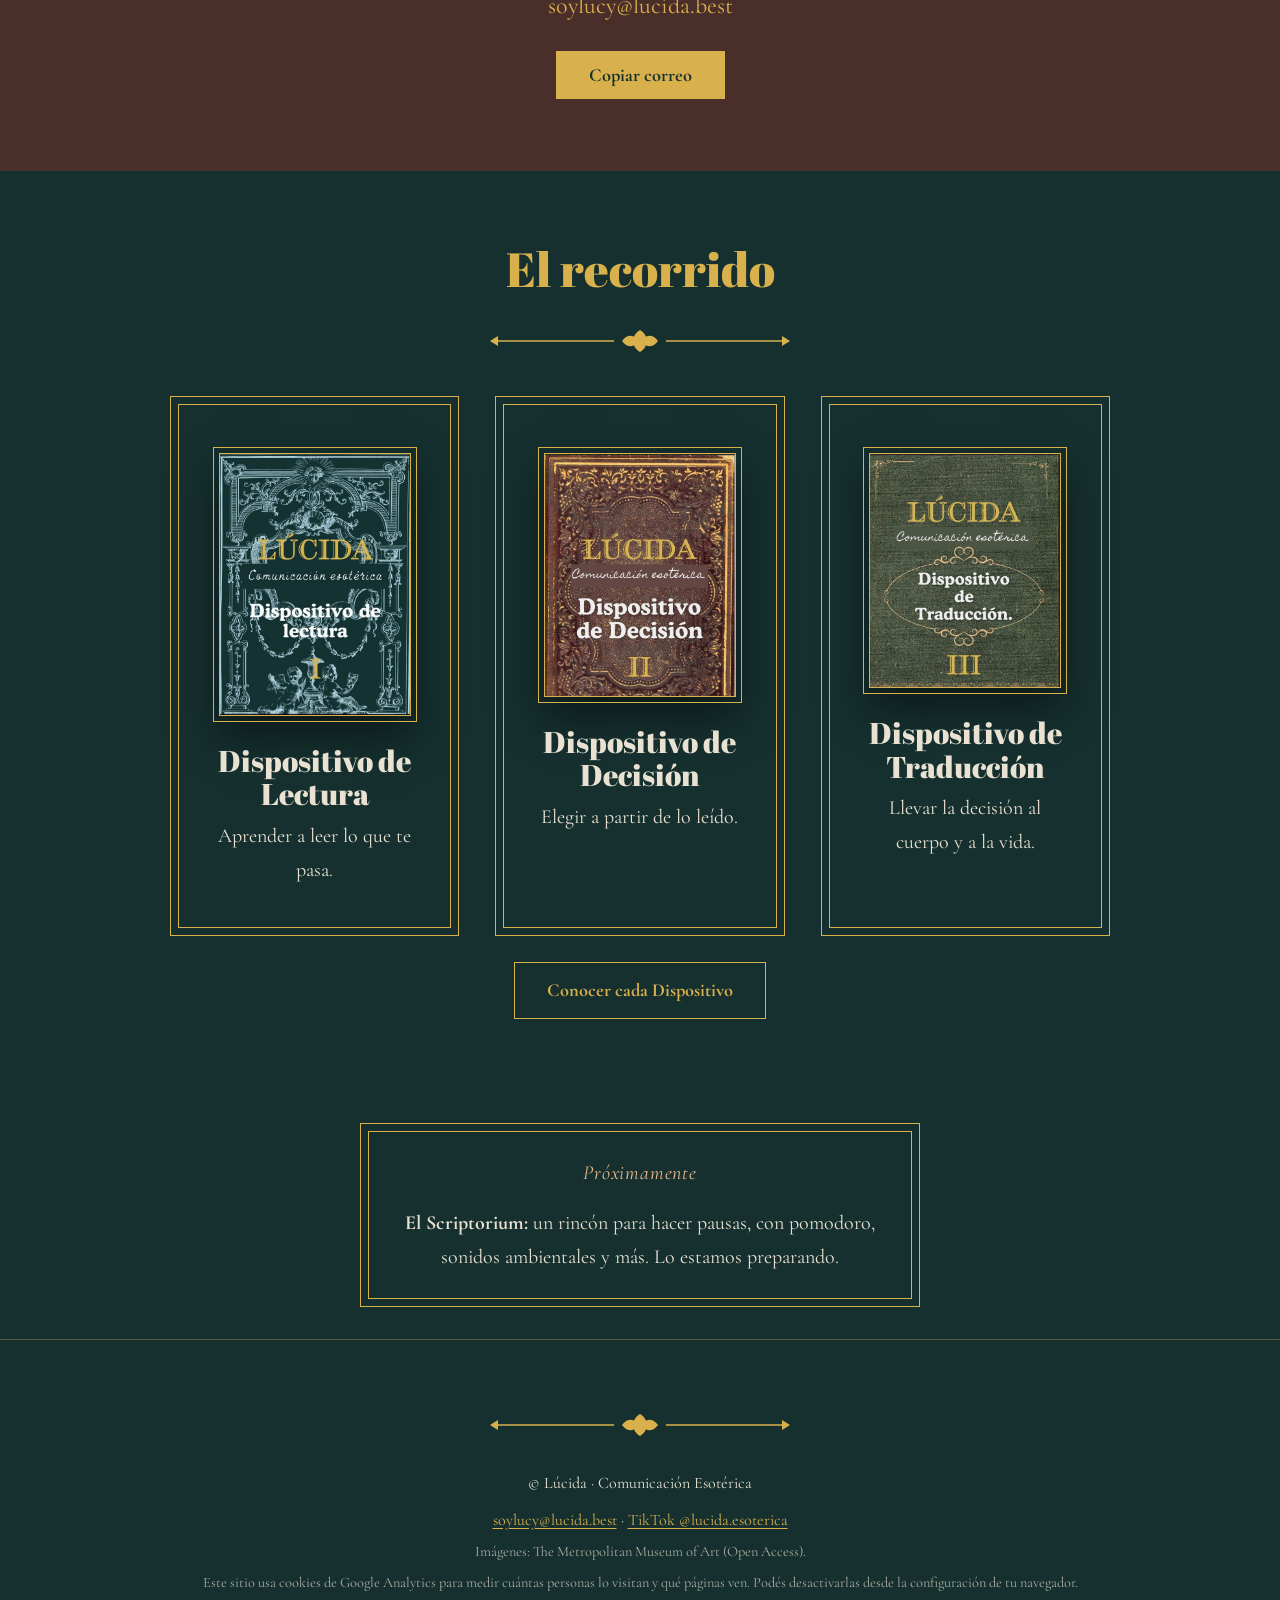
==== commit cffbafde: "Update index.html" ====
--- a/index.html
+++ b/index.html
@@ -82,7 +82,16 @@
     <div class="wrap centro">
       <h2>Sesiones 1:1</h2>
       <p class="prosa" style="margin:0 auto">Podés tener una sesión 1:1 conmigo, sólo contactándome a través del correo.</p>
-            <p style="margin-top:1.25rem;font-size:1.5rem;color:var(--oro);user-select:all;-webkit-user-select:all">soylucy@lucida.best</p>
+      <p id="correo" style="margin-top:1.25rem;font-size:1.5rem;color:var(--oro);user-select:all;-webkit-user-select:all">soylucy@lucida.best</p>
+      <button class="btn" type="button" id="copiar">Copiar correo</button>
+      <script>
+      document.getElementById('copiar').onclick=function(){
+        var b=this,t='soylucy@lucida.best';
+        function ok(){b.textContent='¡Copiado!';setTimeout(function(){b.textContent='Copiar correo'},2000)}
+        function sel(){var r=document.createRange();r.selectNodeContents(document.getElementById('correo'));var s=getSelection();s.removeAllRanges();s.addRange(r);try{if(document.execCommand('copy'))ok()}catch(e){}}
+        if(navigator.clipboard&&navigator.clipboard.writeText){navigator.clipboard.writeText(t).then(ok,sel)}else{sel()}
+      };
+      </script>
     </div>
   </section>
 
